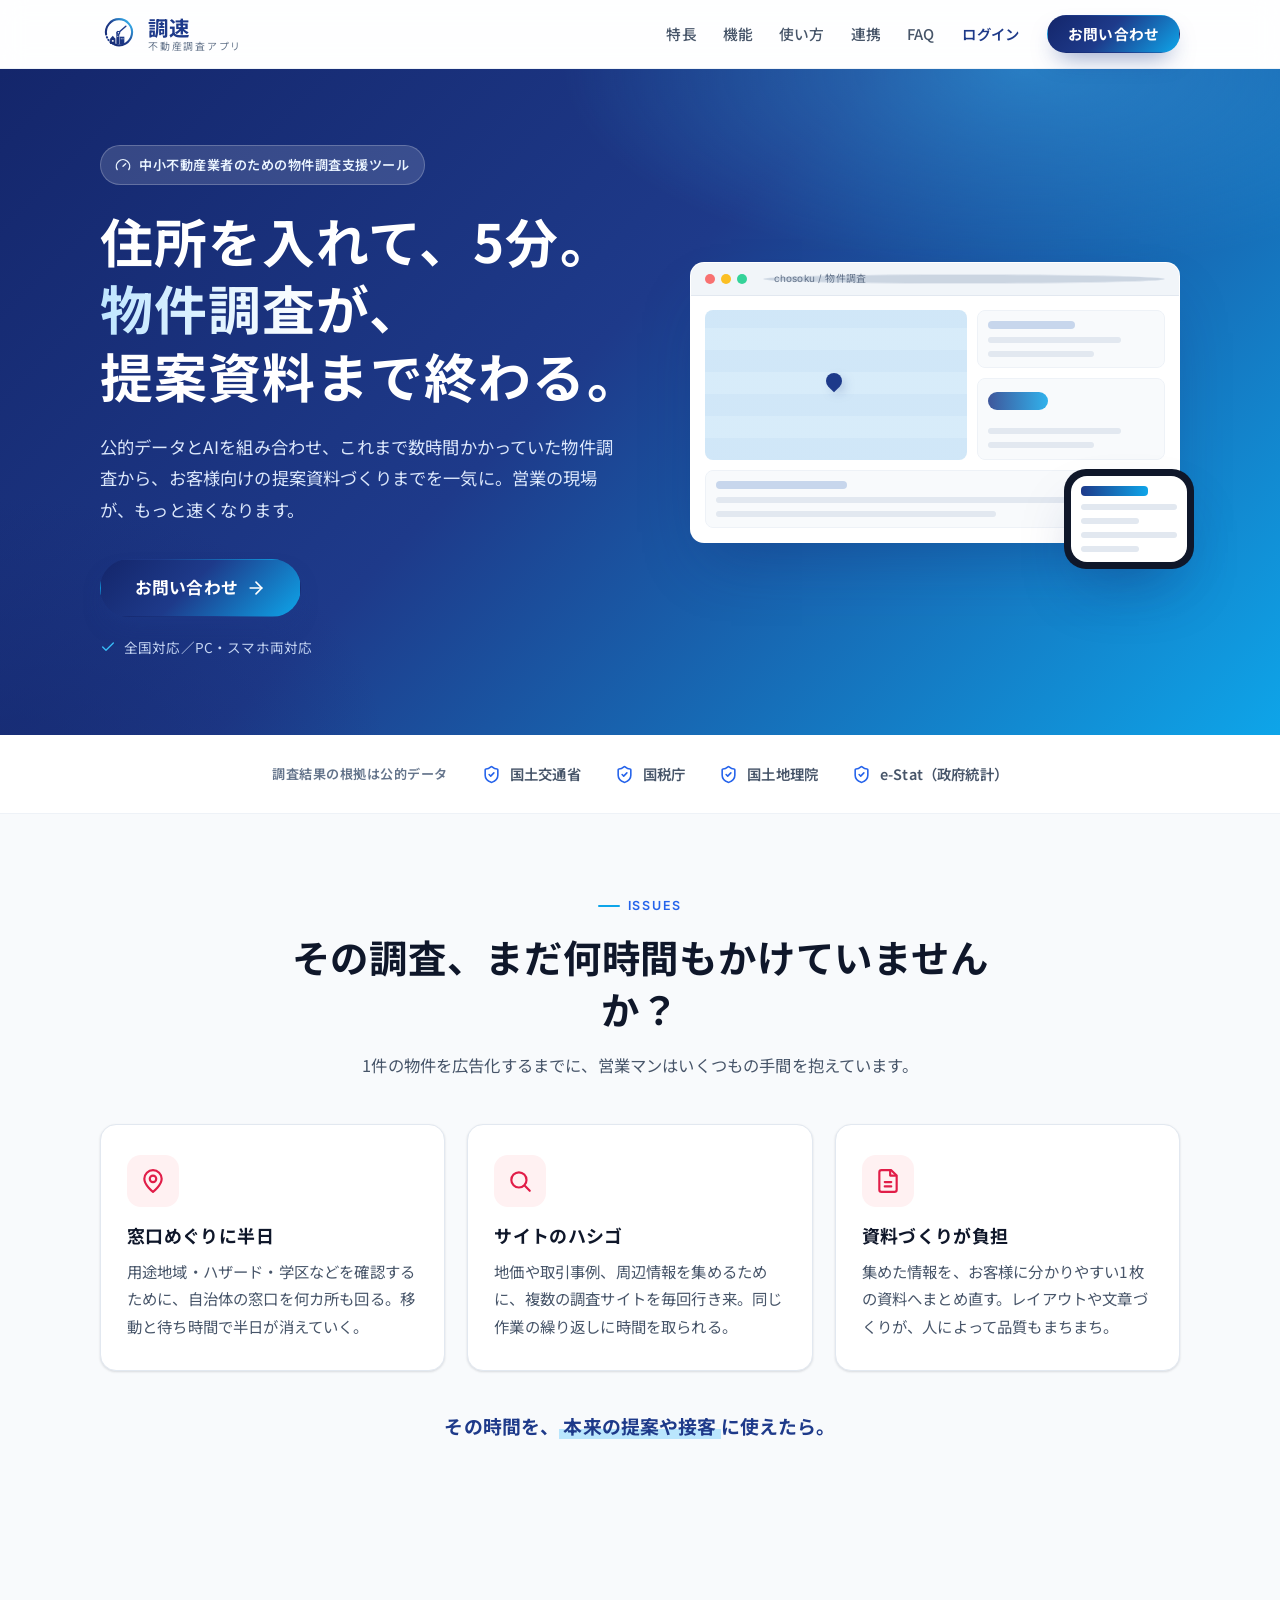
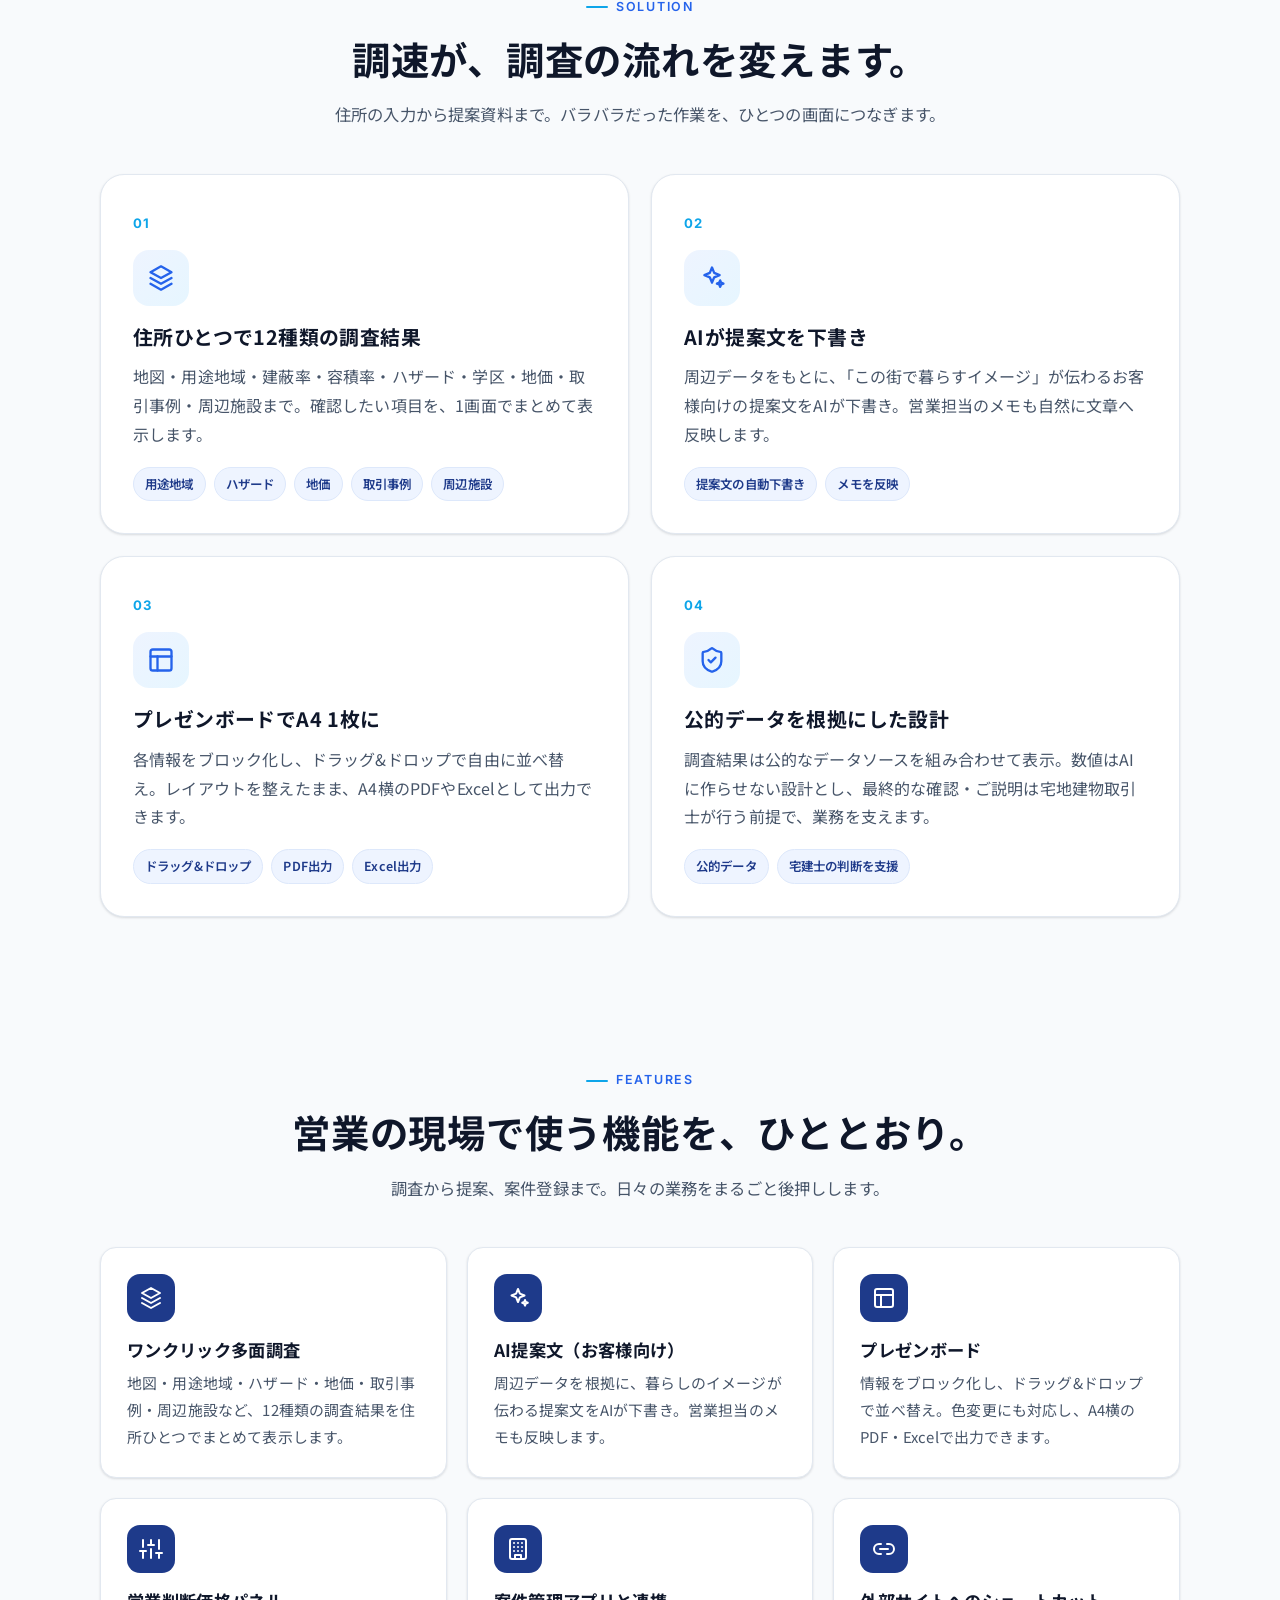
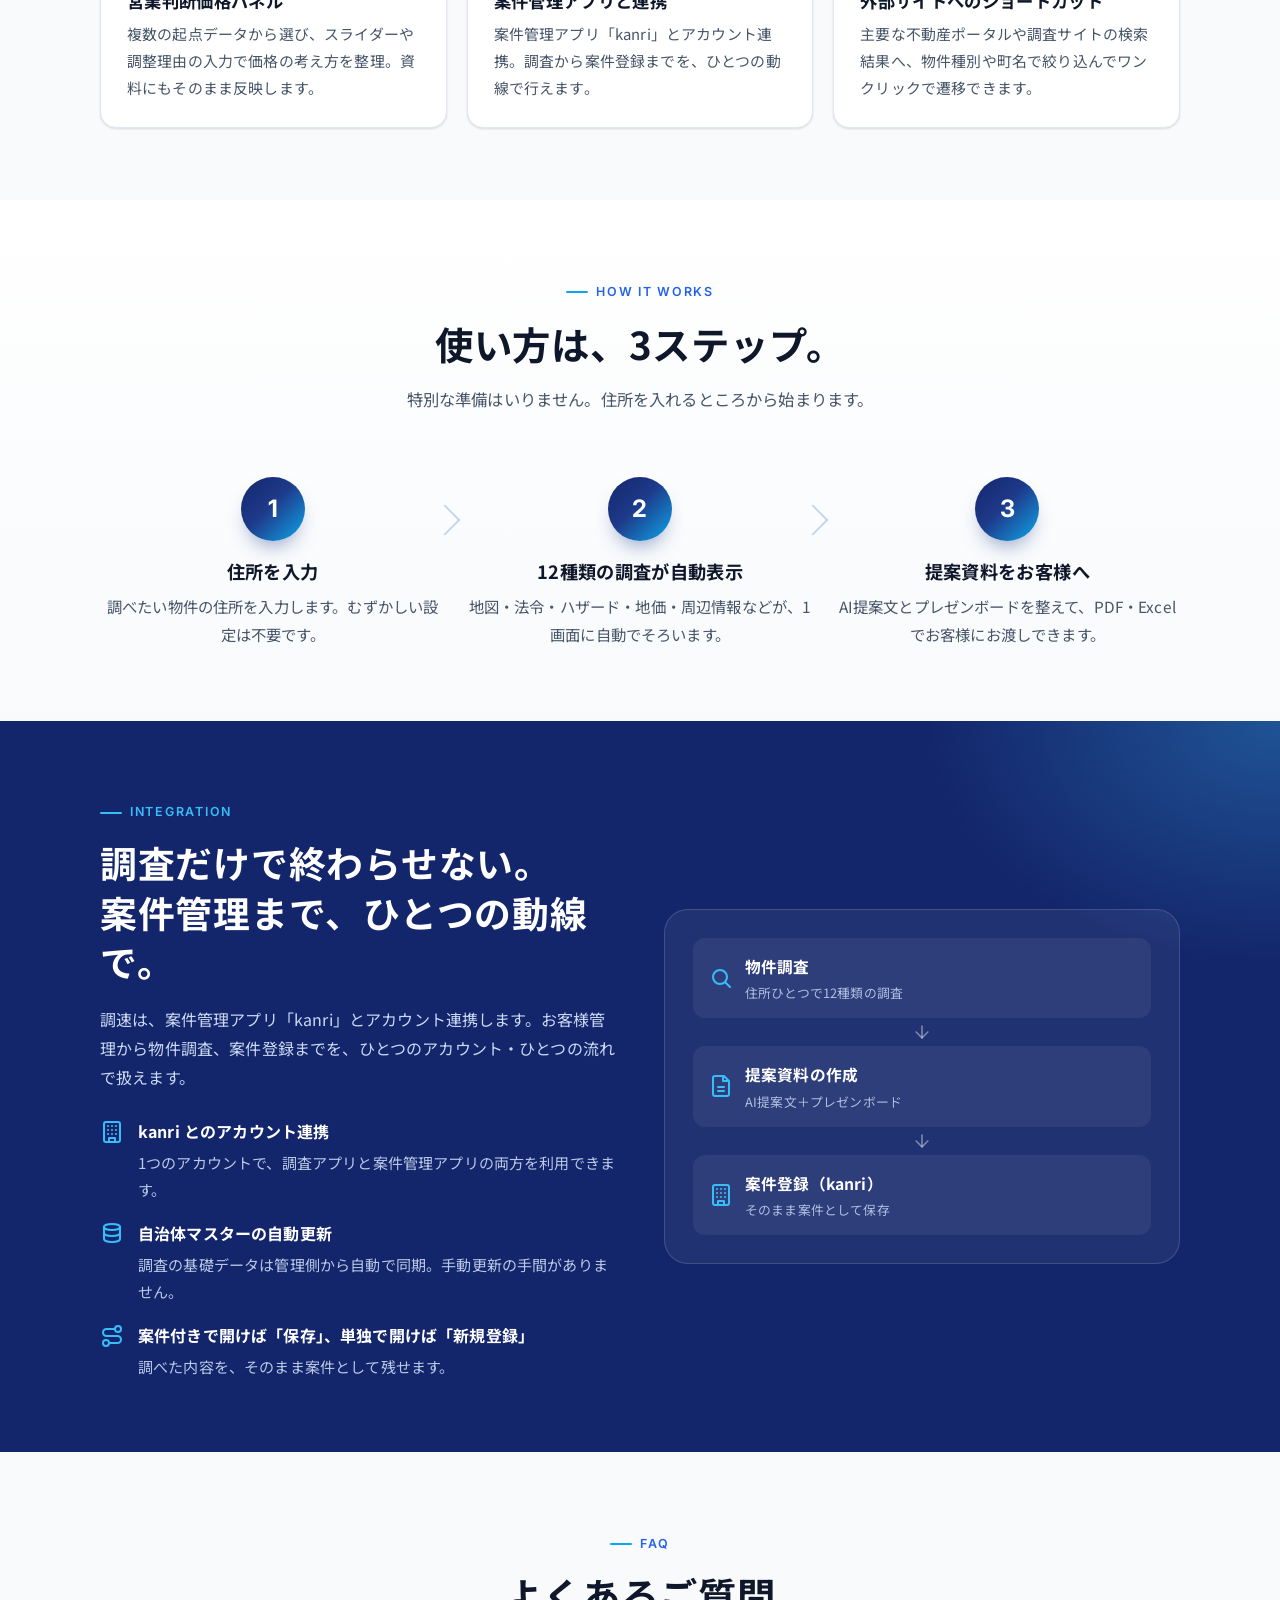
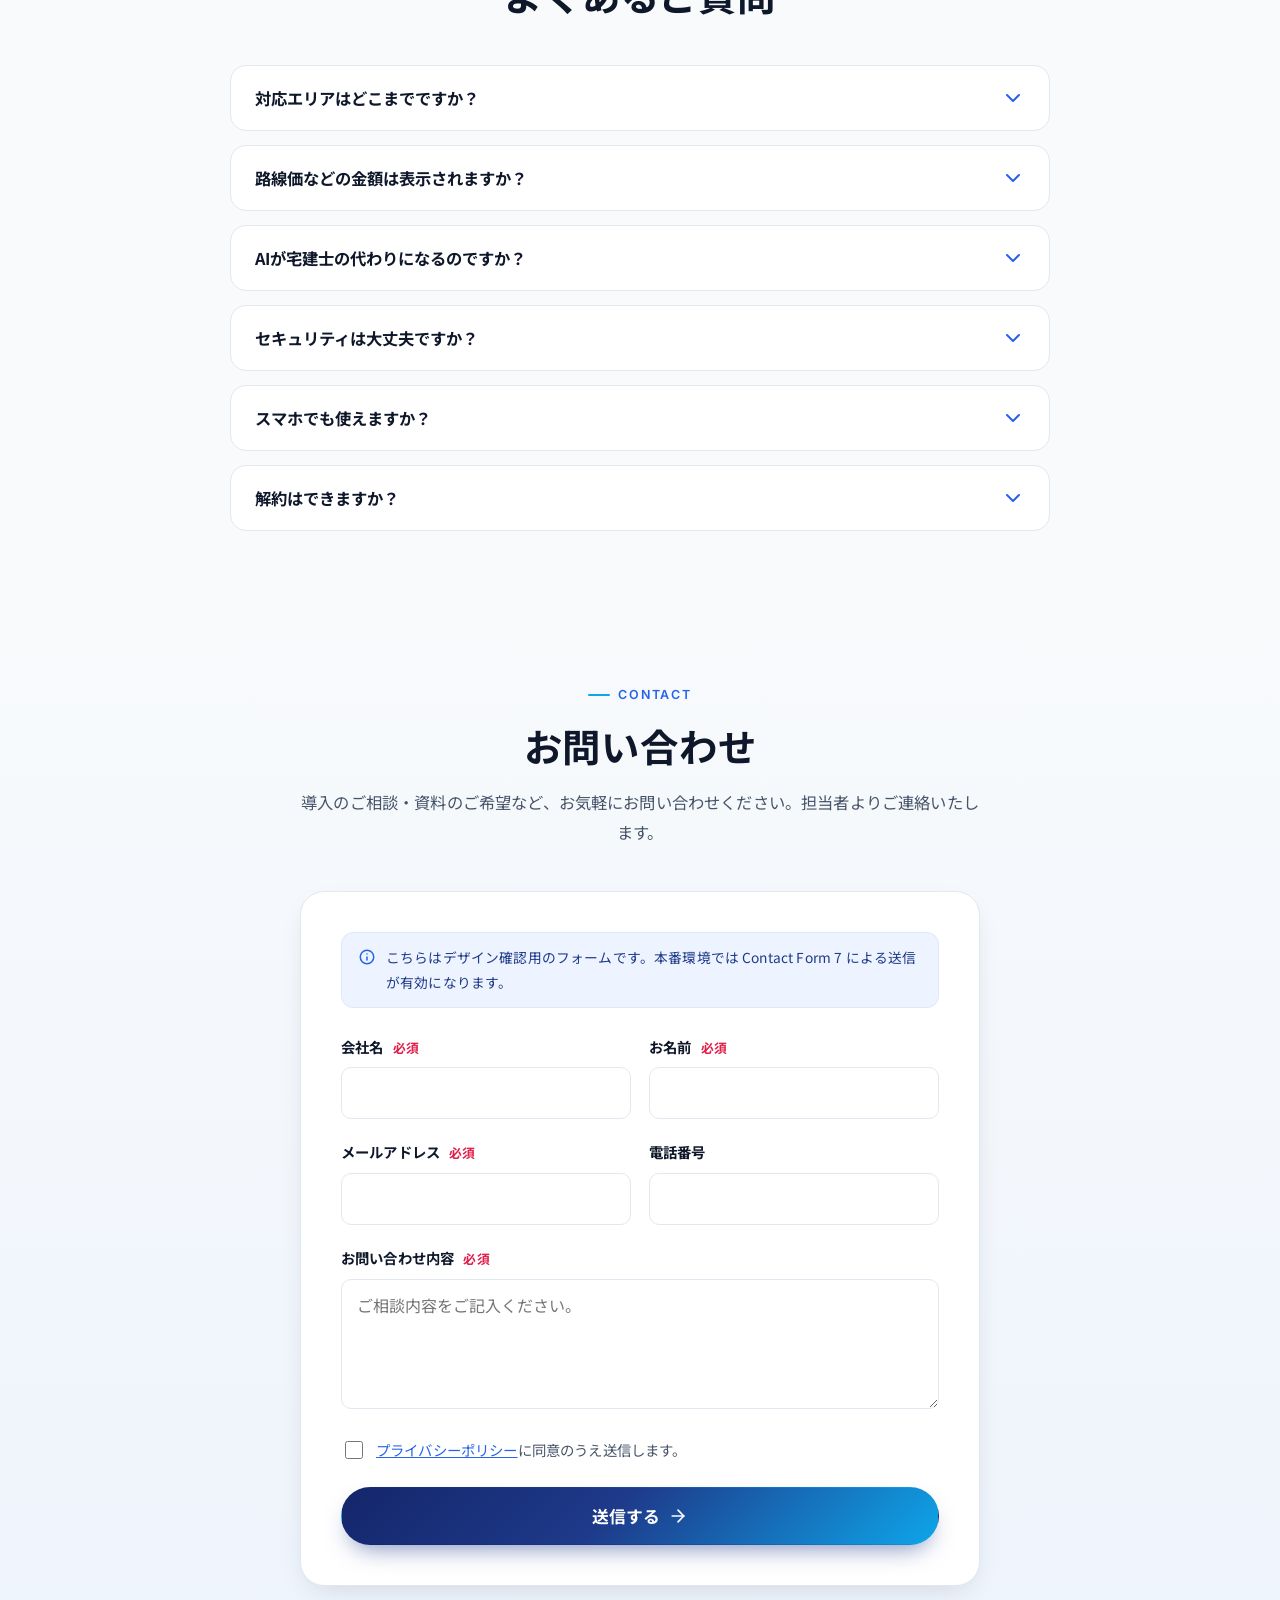
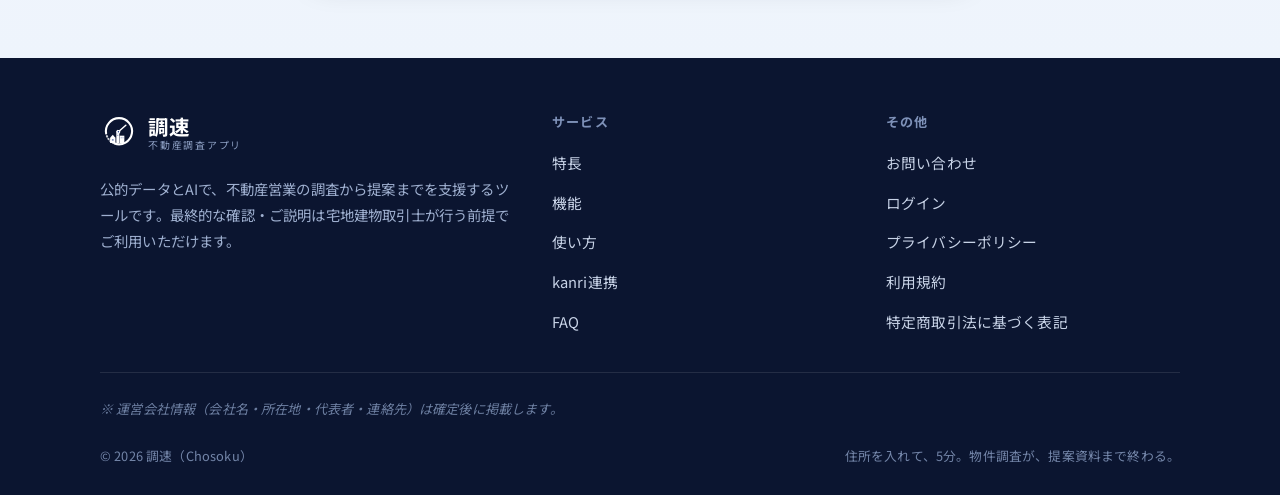
==== index.html @ ac470bd3 "調速LP（静的HTML版）初期構築と確定仕様の追加 - ブランドロゴ（濃紺→スカイブルー）を再現したSVGと、その配色を   基調にしたデザインシステムでLP全体を構築 - 9セクション構成（ヒーロー" ====
<!DOCTYPE html>
<html lang="ja">
<head>
  <meta charset="UTF-8" />
  <meta name="viewport" content="width=device-width, initial-scale=1.0" />
  <title>調速（チョーソク）｜住所を入れて、5分。物件調査が、提案資料まで終わる。</title>
  <meta name="description" content="中小不動産業者のための物件調査支援ツール「調速（チョーソク）」。住所ひとつで12種類の調査結果を表示し、AIが提案文を下書き、A4のプレゼンボードまで一気に。公的データを根拠にした設計で、営業の調査時間を大きく圧縮します。" />

  <!-- Open Graph / Twitter -->
  <meta property="og:type" content="website" />
  <meta property="og:title" content="調速（チョーソク）｜物件調査が、提案資料まで終わる。" />
  <meta property="og:description" content="住所ひとつで12種類の調査結果。AIが提案文を下書きし、A4のプレゼンボードまで自動で。中小不動産業者のための物件調査支援ツール。" />
  <meta property="og:image" content="assets/img/ogp.png" />
  <meta name="twitter:card" content="summary_large_image" />

  <link rel="icon" type="image/svg+xml" href="assets/img/favicon.svg" />

  <!-- Fonts -->
  <link rel="preconnect" href="https://fonts.googleapis.com" />
  <link rel="preconnect" href="https://fonts.gstatic.com" crossorigin />
  <link href="https://fonts.googleapis.com/css2?family=Inter:wght@400;500;600;700&family=Noto+Sans+JP:wght@400;500;700&display=swap" rel="stylesheet" />

  <link rel="stylesheet" href="assets/css/style.css" />

  <!-- =====================================================================
       Google Analytics 4
       本番では下記コメントを解除し、G-XXXXXXXXXX を実測定IDに差し替える。
       ====================================================================
  <script async src="https://www.googletagmanager.com/gtag/js?id=G-XXXXXXXXXX"></script>
  <script>
    window.dataLayer = window.dataLayer || [];
    function gtag(){dataLayer.push(arguments);}
    gtag('js', new Date());
    gtag('config', 'G-XXXXXXXXXX');
  </script>
  -->
</head>
<body>

  <!-- ============ Inline icon sprite (Lucide-style) ============ -->
  <svg width="0" height="0" style="position:absolute" aria-hidden="true">
    <defs>
      <symbol id="i-gauge" viewBox="0 0 24 24"><path d="m12 14 4-4"/><path d="M3.34 19a10 10 0 1 1 17.32 0"/></symbol>
      <symbol id="i-clock" viewBox="0 0 24 24"><circle cx="12" cy="12" r="9"/><path d="M12 7v5l3 2"/></symbol>
      <symbol id="i-mappin" viewBox="0 0 24 24"><path d="M20 10c0 6-8 12-8 12s-8-6-8-12a8 8 0 0 1 16 0Z"/><circle cx="12" cy="10" r="3"/></symbol>
      <symbol id="i-layers" viewBox="0 0 24 24"><path d="m12 2 9 5-9 5-9-5 9-5Z"/><path d="m3 12 9 5 9-5"/><path d="m3 17 9 5 9-5"/></symbol>
      <symbol id="i-sparkles" viewBox="0 0 24 24"><path d="M12 3l1.9 4.6L18.5 9.5 13.9 11.4 12 16l-1.9-4.6L5.5 9.5l4.6-1.9L12 3Z"/><path d="M19 14l.8 2 2 .8-2 .8-.8 2-.8-2-2-.8 2-.8.8-2Z"/></symbol>
      <symbol id="i-layout" viewBox="0 0 24 24"><rect x="3" y="3" width="18" height="18" rx="2"/><path d="M3 9h18"/><path d="M9 21V9"/></symbol>
      <symbol id="i-shieldcheck" viewBox="0 0 24 24"><path d="M20 13c0 5-3.5 7.5-7.66 8.95a1 1 0 0 1-.67-.01C7.5 20.5 4 18 4 13V6a1 1 0 0 1 1-1c2 0 4.5-1.2 6.24-2.72a1.17 1.17 0 0 1 1.52 0C14.51 3.81 17 5 19 5a1 1 0 0 1 1 1Z"/><path d="m9 12 2 2 4-4"/></symbol>
      <symbol id="i-sliders" viewBox="0 0 24 24"><path d="M4 21v-7"/><path d="M4 10V3"/><path d="M12 21v-9"/><path d="M12 8V3"/><path d="M20 21v-5"/><path d="M20 12V3"/><path d="M1 14h6"/><path d="M9 8h6"/><path d="M17 16h6"/></symbol>
      <symbol id="i-link" viewBox="0 0 24 24"><path d="M9 17H7A5 5 0 0 1 7 7h2"/><path d="M15 7h2a5 5 0 0 1 0 10h-2"/><path d="M8 12h8"/></symbol>
      <symbol id="i-building" viewBox="0 0 24 24"><rect x="4" y="2" width="16" height="20" rx="2"/><path d="M9 22v-4h6v4"/><path d="M8 6h.01M12 6h.01M16 6h.01M8 10h.01M12 10h.01M16 10h.01M8 14h.01M12 14h.01M16 14h.01"/></symbol>
      <symbol id="i-refresh" viewBox="0 0 24 24"><path d="M21 12a9 9 0 0 0-15-6.7L3 8"/><path d="M3 3v5h5"/><path d="M3 12a9 9 0 0 0 15 6.7l3-2.7"/><path d="M21 21v-5h-5"/></symbol>
      <symbol id="i-search" viewBox="0 0 24 24"><circle cx="11" cy="11" r="7"/><path d="m21 21-4.3-4.3"/></symbol>
      <symbol id="i-filetext" viewBox="0 0 24 24"><path d="M15 2H6a2 2 0 0 0-2 2v16a2 2 0 0 0 2 2h12a2 2 0 0 0 2-2V7Z"/><path d="M14 2v5h5"/><path d="M9 13h6M9 17h6"/></symbol>
      <symbol id="i-printer" viewBox="0 0 24 24"><path d="M6 9V3h12v6"/><path d="M6 18H4a2 2 0 0 1-2-2v-4a2 2 0 0 1 2-2h16a2 2 0 0 1 2 2v4a2 2 0 0 1-2 2h-2"/><rect x="6" y="14" width="12" height="7"/></symbol>
      <symbol id="i-smartphone" viewBox="0 0 24 24"><rect x="6" y="2" width="12" height="20" rx="2"/><path d="M11 18h2"/></symbol>
      <symbol id="i-map" viewBox="0 0 24 24"><path d="M9 5 3 7v14l6-2 6 2 6-2V5l-6 2-6-2Z"/><path d="M9 5v14M15 7v14"/></symbol>
      <symbol id="i-check" viewBox="0 0 24 24"><path d="M20 6 9 17l-5-5"/></symbol>
      <symbol id="i-chevron" viewBox="0 0 24 24"><path d="m6 9 6 6 6-6"/></symbol>
      <symbol id="i-arrow" viewBox="0 0 24 24"><path d="M5 12h14"/><path d="m12 5 7 7-7 7"/></symbol>
      <symbol id="i-arrowdown" viewBox="0 0 24 24"><path d="M12 5v14"/><path d="m19 12-7 7-7-7"/></symbol>
      <symbol id="i-menu" viewBox="0 0 24 24"><path d="M4 6h16M4 12h16M4 18h16"/></symbol>
      <symbol id="i-x" viewBox="0 0 24 24"><path d="M18 6 6 18M6 6l12 12"/></symbol>
      <symbol id="i-route" viewBox="0 0 24 24"><circle cx="6" cy="19" r="3"/><path d="M9 19h8.5a3.5 3.5 0 0 0 0-7h-11a3.5 3.5 0 0 1 0-7H15"/><circle cx="18" cy="5" r="3"/></symbol>
      <symbol id="i-info" viewBox="0 0 24 24"><circle cx="12" cy="12" r="9"/><path d="M12 16v-4M12 8h.01"/></symbol>
      <symbol id="i-database" viewBox="0 0 24 24"><ellipse cx="12" cy="5" rx="8" ry="3"/><path d="M4 5v6c0 1.66 3.58 3 8 3s8-1.34 8-3V5"/><path d="M4 11v6c0 1.66 3.58 3 8 3s8-1.34 8-3v-6"/></symbol>
    </defs>
  </svg>

  <!-- ============ Header ============ -->
  <header class="site-header">
    <div class="container site-header__inner">
      <a href="#top" class="logo" aria-label="調速 ホーム">
        <img src="assets/img/logo-mark.svg" alt="調速 ロゴ" />
        <span class="logo__text">
          <span class="logo__name">調速</span>
          <span class="logo__sub">不動産調査アプリ</span>
        </span>
      </a>

      <nav class="nav" aria-label="メインナビゲーション">
        <div class="nav__links">
          <a href="#solution">特長</a>
          <a href="#features">機能</a>
          <a href="#steps">使い方</a>
          <a href="#integration">連携</a>
          <a href="#faq">FAQ</a>
        </div>
        <a class="nav__login" href="https://real-estate-research-app.vercel.app/" target="_blank" rel="noopener">ログイン</a>
        <div class="nav__cta">
          <a href="#contact" class="btn btn-primary">お問い合わせ</a>
        </div>
      </nav>

      <button class="nav-toggle" id="navToggle" aria-label="メニューを開閉" aria-expanded="false">
        <svg class="icon icon-open"><use href="#i-menu"/></svg>
        <svg class="icon icon-close"><use href="#i-x"/></svg>
      </button>
    </div>
  </header>

  <main id="top">

    <!-- ============ Hero ============ -->
    <section class="hero">
      <div class="container hero__inner">
        <div class="hero__copy">
          <span class="hero__badge"><svg class="icon"><use href="#i-gauge"/></svg> 中小不動産業者のための物件調査支援ツール</span>
          <h1>住所を入れて、5分。<br /><span class="accent">物件調査</span>が、<br class="sp-br" />提案資料まで終わる。</h1>
          <p class="hero__lead">公的データとAIを組み合わせ、これまで数時間かかっていた物件調査から、お客様向けの提案資料づくりまでを一気に。営業の現場が、もっと速くなります。</p>
          <div class="hero__actions">
            <a href="#contact" class="btn btn-primary btn-lg">お問い合わせ <svg class="icon"><use href="#i-arrow"/></svg></a>
          </div>
          <p class="hero__note"><svg class="icon"><use href="#i-check"/></svg> 全国対応／PC・スマホ両対応</p>
        </div>

        <!-- product mockup (placeholder visual) -->
        <div class="mockup reveal">
          <div class="mockup__browser">
            <div class="mockup__bar">
              <span></span><span></span><span></span>
              <span class="mockup__addr"><small>chosoku / 物件調査</small></span>
            </div>
            <div class="mockup__body">
              <div class="mock-grid">
                <div class="mock-map"></div>
                <div class="mock-card"><b></b><i></i><i></i></div>
                <div class="mock-card"><span class="mock-chip"></span><i style="margin-top:10px"></i><i></i></div>
                <div class="mock-card" style="grid-column:1 / -1"><b style="width:30%"></b><i></i><i></i></div>
              </div>
            </div>
          </div>
          <div class="mockup__phone" aria-hidden="true">
            <div class="scr">
              <div class="ph-bar"></div>
              <div class="ph-line"></div>
              <div class="ph-line s"></div>
              <div class="ph-line"></div>
              <div class="ph-line s"></div>
            </div>
          </div>
        </div>
      </div>
    </section>

    <!-- ============ Trust strip ============ -->
    <div class="trust">
      <div class="container trust__inner">
        <span class="trust__label">調査結果の根拠は公的データ</span>
        <span class="trust__item"><svg class="icon"><use href="#i-shieldcheck"/></svg> 国土交通省</span>
        <span class="trust__item"><svg class="icon"><use href="#i-shieldcheck"/></svg> 国税庁</span>
        <span class="trust__item"><svg class="icon"><use href="#i-shieldcheck"/></svg> 国土地理院</span>
        <span class="trust__item"><svg class="icon"><use href="#i-shieldcheck"/></svg> e-Stat（政府統計）</span>
      </div>
    </div>

    <!-- ============ Problem ============ -->
    <section class="section problem">
      <div class="container">
        <div class="section-head reveal">
          <span class="eyebrow">Issues</span>
          <h2>その調査、まだ何時間もかけていませんか？</h2>
          <p>1件の物件を広告化するまでに、営業マンはいくつもの手間を抱えています。</p>
        </div>
        <div class="problem-grid">
          <div class="problem-card reveal">
            <div class="problem-card__icon"><svg class="icon"><use href="#i-mappin"/></svg></div>
            <h3>窓口めぐりに半日</h3>
            <p>用途地域・ハザード・学区などを確認するために、自治体の窓口を何カ所も回る。移動と待ち時間で半日が消えていく。</p>
          </div>
          <div class="problem-card reveal">
            <div class="problem-card__icon"><svg class="icon"><use href="#i-search"/></svg></div>
            <h3>サイトのハシゴ</h3>
            <p>地価や取引事例、周辺情報を集めるために、複数の調査サイトを毎回行き来。同じ作業の繰り返しに時間を取られる。</p>
          </div>
          <div class="problem-card reveal">
            <div class="problem-card__icon"><svg class="icon"><use href="#i-filetext"/></svg></div>
            <h3>資料づくりが負担</h3>
            <p>集めた情報を、お客様に分かりやすい1枚の資料へまとめ直す。レイアウトや文章づくりが、人によって品質もまちまち。</p>
          </div>
        </div>
        <p class="problem__foot reveal">その時間を、<span>本来の提案や接客</span>に使えたら。</p>
      </div>
    </section>

    <!-- ============ Solution ============ -->
    <section class="section" id="solution">
      <div class="container">
        <div class="section-head reveal">
          <span class="eyebrow">Solution</span>
          <h2>調速が、調査の流れを変えます。</h2>
          <p>住所の入力から提案資料まで。バラバラだった作業を、ひとつの画面につなぎます。</p>
        </div>
        <div class="solution-grid">
          <div class="solution-card reveal">
            <span class="solution-card__num">01</span>
            <div class="solution-card__icon"><svg class="icon"><use href="#i-layers"/></svg></div>
            <h3>住所ひとつで12種類の調査結果</h3>
            <p>地図・用途地域・建蔽率・容積率・ハザード・学区・地価・取引事例・周辺施設まで。確認したい項目を、1画面でまとめて表示します。</p>
            <div class="solution-card__tags">
              <span class="tag">用途地域</span><span class="tag">ハザード</span><span class="tag">地価</span><span class="tag">取引事例</span><span class="tag">周辺施設</span>
            </div>
          </div>
          <div class="solution-card reveal">
            <span class="solution-card__num">02</span>
            <div class="solution-card__icon"><svg class="icon"><use href="#i-sparkles"/></svg></div>
            <h3>AIが提案文を下書き</h3>
            <p>周辺データをもとに、「この街で暮らすイメージ」が伝わるお客様向けの提案文をAIが下書き。営業担当のメモも自然に文章へ反映します。</p>
            <div class="solution-card__tags">
              <span class="tag">提案文の自動下書き</span><span class="tag">メモを反映</span>
            </div>
          </div>
          <div class="solution-card reveal">
            <span class="solution-card__num">03</span>
            <div class="solution-card__icon"><svg class="icon"><use href="#i-layout"/></svg></div>
            <h3>プレゼンボードでA4 1枚に</h3>
            <p>各情報をブロック化し、ドラッグ&ドロップで自由に並べ替え。レイアウトを整えたまま、A4横のPDFやExcelとして出力できます。</p>
            <div class="solution-card__tags">
              <span class="tag">ドラッグ&ドロップ</span><span class="tag">PDF出力</span><span class="tag">Excel出力</span>
            </div>
          </div>
          <div class="solution-card reveal">
            <span class="solution-card__num">04</span>
            <div class="solution-card__icon"><svg class="icon"><use href="#i-shieldcheck"/></svg></div>
            <h3>公的データを根拠にした設計</h3>
            <p>調査結果は公的なデータソースを組み合わせて表示。数値はAIに作らせない設計とし、最終的な確認・ご説明は宅地建物取引士が行う前提で、業務を支えます。</p>
            <div class="solution-card__tags">
              <span class="tag">公的データ</span><span class="tag">宅建士の判断を支援</span>
            </div>
          </div>
        </div>
      </div>
    </section>

    <!-- ============ Features ============ -->
    <section class="section features" id="features">
      <div class="container">
        <div class="section-head reveal">
          <span class="eyebrow">Features</span>
          <h2>営業の現場で使う機能を、ひととおり。</h2>
          <p>調査から提案、案件登録まで。日々の業務をまるごと後押しします。</p>
        </div>
        <div class="feature-grid">
          <div class="feature reveal">
            <div class="feature__icon"><svg class="icon"><use href="#i-layers"/></svg></div>
            <h3>ワンクリック多面調査</h3>
            <p>地図・用途地域・ハザード・地価・取引事例・周辺施設など、12種類の調査結果を住所ひとつでまとめて表示します。</p>
          </div>
          <div class="feature reveal">
            <div class="feature__icon"><svg class="icon"><use href="#i-sparkles"/></svg></div>
            <h3>AI提案文（お客様向け）</h3>
            <p>周辺データを根拠に、暮らしのイメージが伝わる提案文をAIが下書き。営業担当のメモも反映します。</p>
          </div>
          <div class="feature reveal">
            <div class="feature__icon"><svg class="icon"><use href="#i-layout"/></svg></div>
            <h3>プレゼンボード</h3>
            <p>情報をブロック化し、ドラッグ&ドロップで並べ替え。色変更にも対応し、A4横のPDF・Excelで出力できます。</p>
          </div>
          <div class="feature reveal">
            <div class="feature__icon"><svg class="icon"><use href="#i-sliders"/></svg></div>
            <h3>営業判断価格パネル</h3>
            <p>複数の起点データから選び、スライダーや調整理由の入力で価格の考え方を整理。資料にもそのまま反映します。</p>
          </div>
          <div class="feature reveal">
            <div class="feature__icon"><svg class="icon"><use href="#i-building"/></svg></div>
            <h3>案件管理アプリと連携</h3>
            <p>案件管理アプリ「kanri」とアカウント連携。調査から案件登録までを、ひとつの動線で行えます。</p>
          </div>
          <div class="feature reveal">
            <div class="feature__icon"><svg class="icon"><use href="#i-link"/></svg></div>
            <h3>外部サイトへのショートカット</h3>
            <p>主要な不動産ポータルや調査サイトの検索結果へ、物件種別や町名で絞り込んでワンクリックで遷移できます。</p>
          </div>
        </div>
      </div>
    </section>

    <!-- ============ Steps ============ -->
    <section class="section steps" id="steps">
      <div class="container">
        <div class="section-head reveal">
          <span class="eyebrow">How it works</span>
          <h2>使い方は、3ステップ。</h2>
          <p>特別な準備はいりません。住所を入れるところから始まります。</p>
        </div>
        <div class="steps-grid">
          <div class="step reveal">
            <div class="step__num">1</div>
            <h3>住所を入力</h3>
            <p>調べたい物件の住所を入力します。むずかしい設定は不要です。</p>
          </div>
          <div class="step reveal">
            <div class="step__num">2</div>
            <h3>12種類の調査が自動表示</h3>
            <p>地図・法令・ハザード・地価・周辺情報などが、1画面に自動でそろいます。</p>
          </div>
          <div class="step reveal">
            <div class="step__num">3</div>
            <h3>提案資料をお客様へ</h3>
            <p>AI提案文とプレゼンボードを整えて、PDF・Excelでお客様にお渡しできます。</p>
          </div>
        </div>
      </div>
    </section>

    <!-- ============ Integration (kanri) ============ -->
    <section class="section integration" id="integration">
      <div class="container integration__inner">
        <div class="reveal">
          <span class="eyebrow">Integration</span>
          <h2>調査だけで終わらせない。<br />案件管理まで、ひとつの動線で。</h2>
          <p class="lead">調速は、案件管理アプリ「kanri」とアカウント連携します。お客様管理から物件調査、案件登録までを、ひとつのアカウント・ひとつの流れで扱えます。</p>
          <ul class="integration__list">
            <li>
              <svg class="icon"><use href="#i-building"/></svg>
              <div><b>kanri とのアカウント連携</b><span>1つのアカウントで、調査アプリと案件管理アプリの両方を利用できます。</span></div>
            </li>
            <li>
              <svg class="icon"><use href="#i-database"/></svg>
              <div><b>自治体マスターの自動更新</b><span>調査の基礎データは管理側から自動で同期。手動更新の手間がありません。</span></div>
            </li>
            <li>
              <svg class="icon"><use href="#i-route"/></svg>
              <div><b>案件付きで開けば「保存」、単独で開けば「新規登録」</b><span>調べた内容を、そのまま案件として残せます。</span></div>
            </li>
          </ul>
        </div>
        <div class="flow reveal">
          <div class="flow__row"><svg class="icon"><use href="#i-search"/></svg><div><b>物件調査</b><small>住所ひとつで12種類の調査</small></div></div>
          <div class="flow__arrow"><svg class="icon"><use href="#i-arrowdown"/></svg></div>
          <div class="flow__row"><svg class="icon"><use href="#i-filetext"/></svg><div><b>提案資料の作成</b><small>AI提案文＋プレゼンボード</small></div></div>
          <div class="flow__arrow"><svg class="icon"><use href="#i-arrowdown"/></svg></div>
          <div class="flow__row"><svg class="icon"><use href="#i-building"/></svg><div><b>案件登録（kanri）</b><small>そのまま案件として保存</small></div></div>
        </div>
      </div>
    </section>

    <!-- ============ FAQ ============ -->
    <section class="section faq" id="faq">
      <div class="container">
        <div class="section-head reveal">
          <span class="eyebrow">FAQ</span>
          <h2>よくあるご質問</h2>
        </div>
        <div class="faq-list">
          <div class="faq-item reveal">
            <button class="faq-item__q" type="button">対応エリアはどこまでですか？ <svg class="icon"><use href="#i-chevron"/></svg></button>
            <div class="faq-item__a"><p>全国に対応しています。用途地域・ハザード・地価・取引事例などは全国でご確認いただけます。自治体の窓口リンク集は順次拡充しています。</p></div>
          </div>
          <div class="faq-item reveal">
            <button class="faq-item__q" type="button">路線価などの金額は表示されますか？ <svg class="icon"><use href="#i-chevron"/></svg></button>
            <div class="faq-item__a"><p>路線価・公示地価・取引価格などの具体的な金額数値は、アプリ内では表示しません。一次情報源（国税庁など）へのリンクでご案内し、正確な数値はそちらでご確認いただく設計です。</p></div>
          </div>
          <div class="faq-item reveal">
            <button class="faq-item__q" type="button">AIが宅建士の代わりになるのですか？ <svg class="icon"><use href="#i-chevron"/></svg></button>
            <div class="faq-item__a"><p>いいえ。AIはあくまで調査と資料作成を補助するものです。重要事項の確認やお客様へのご説明など、最終的な判断は宅地建物取引士が行う前提でご利用いただきます。</p></div>
          </div>
          <div class="faq-item reveal">
            <button class="faq-item__q" type="button">セキュリティは大丈夫ですか？ <svg class="icon"><use href="#i-chevron"/></svg></button>
            <div class="faq-item__a"><p>通信は暗号化され、認証基盤（Supabase Auth）で保護されます。物件住所はサーバー側で安全に処理します。</p></div>
          </div>
          <div class="faq-item reveal">
            <button class="faq-item__q" type="button">スマホでも使えますか？ <svg class="icon"><use href="#i-chevron"/></svg></button>
            <div class="faq-item__a"><p>はい。スマホでも快適に閲覧・操作できるよう設計しています。外出先での確認にもご利用いただけます。</p></div>
          </div>
          <div class="faq-item reveal">
            <button class="faq-item__q" type="button">解約はできますか？ <svg class="icon"><use href="#i-chevron"/></svg></button>
            <!-- TODO: 解約に関する確定文をクライアントから受領後に差し替え -->
            <div class="faq-item__a"><p>解約のお手続きについては、お問い合わせ窓口より承ります。詳細は別途ご案内いたします。</p></div>
          </div>
        </div>
      </div>
    </section>

    <!-- ============ Contact ============ -->
    <section class="section contact" id="contact">
      <div class="container contact__inner">
        <div class="section-head reveal">
          <span class="eyebrow">Contact</span>
          <h2>お問い合わせ</h2>
          <p>導入のご相談・資料のご希望など、お気軽にお問い合わせください。担当者よりご連絡いたします。</p>
        </div>

        <div class="contact__card reveal">
          <div class="contact__note">
            <svg class="icon"><use href="#i-info"/></svg>
            <span>こちらはデザイン確認用のフォームです。本番環境では Contact Form 7 による送信が有効になります。</span>
          </div>

          <!-- CF7: 本番ではこの <form> を [contact-form-7 id="xxx"] ショートコードに置き換える -->
          <form id="contactForm" novalidate>
            <div class="field-row">
              <div class="field">
                <label for="company">会社名 <span class="req">必須</span></label>
                <input type="text" id="company" name="company" autocomplete="organization" required />
              </div>
              <div class="field">
                <label for="name">お名前 <span class="req">必須</span></label>
                <input type="text" id="name" name="name" autocomplete="name" required />
              </div>
            </div>
            <div class="field-row">
              <div class="field">
                <label for="email">メールアドレス <span class="req">必須</span></label>
                <input type="email" id="email" name="email" autocomplete="email" required />
              </div>
              <div class="field">
                <label for="tel">電話番号</label>
                <input type="tel" id="tel" name="tel" autocomplete="tel" />
              </div>
            </div>
            <div class="field">
              <label for="message">お問い合わせ内容 <span class="req">必須</span></label>
              <textarea id="message" name="message" placeholder="ご相談内容をご記入ください。" required></textarea>
            </div>
            <label class="consent">
              <input type="checkbox" id="agree" name="agree" required />
              <span><a href="#" >プライバシーポリシー</a>に同意のうえ送信します。</span>
            </label>
            <button type="submit" class="btn btn-primary btn-lg btn-block">送信する <svg class="icon"><use href="#i-arrow"/></svg></button>
            <p class="form-msg" id="formMsg"><svg class="icon" style="width:18px;height:18px;vertical-align:-3px"><use href="#i-check"/></svg> 送信内容を確認しました（デモ表示）。本番環境では実際にメールが送信されます。</p>
          </form>
        </div>
      </div>
    </section>
  </main>

  <!-- ============ Footer ============ -->
  <footer class="site-footer">
    <div class="container">
      <div class="footer-grid">
        <div class="footer-brand">
          <span class="logo">
            <img src="assets/img/logo-mark-white.svg" alt="調速 ロゴ" style="width:38px;height:38px" />
            <span class="logo__text">
              <span class="logo__name">調速</span>
              <span class="logo__sub">不動産調査アプリ</span>
            </span>
          </span>
          <p>公的データとAIで、不動産営業の調査から提案までを支援するツールです。最終的な確認・ご説明は宅地建物取引士が行う前提でご利用いただけます。</p>
        </div>
        <div class="footer-col">
          <h4>サービス</h4>
          <ul>
            <li><a href="#solution">特長</a></li>
            <li><a href="#features">機能</a></li>
            <li><a href="#steps">使い方</a></li>
            <li><a href="#integration">kanri連携</a></li>
            <li><a href="#faq">FAQ</a></li>
          </ul>
        </div>
        <div class="footer-col">
          <h4>その他</h4>
          <ul>
            <li><a href="#contact">お問い合わせ</a></li>
            <li><a href="https://real-estate-research-app.vercel.app/" target="_blank" rel="noopener">ログイン</a></li>
            <li><a href="#">プライバシーポリシー</a></li>
            <li><a href="#">利用規約</a></li>
            <li><a href="#">特定商取引法に基づく表記</a></li>
          </ul>
        </div>
      </div>

      <!-- TODO: 運営会社情報（特商法表記）をクライアントから受領後に差し替え -->
      <div class="footer-company">
        <span class="placeholder">※ 運営会社情報（会社名・所在地・代表者・連絡先）は確定後に掲載します。</span>
      </div>
      <div class="footer-bottom">
        <span>&copy; <span id="year">2026</span> 調速（Chosoku）</span>
        <span>住所を入れて、5分。物件調査が、提案資料まで終わる。</span>
      </div>
    </div>
  </footer>

  <script src="assets/js/main.js"></script>
</body>
</html>
---- assets/css/style.css ----
/* =====================================================================
   調速（チョーソク）LP  —  Stylesheet
   静的HTML版（FSE WordPress テーマへ流用するソース）
   配色はブランドロゴ（濃紺→スカイブルー）を基調に展開
   ===================================================================== */

/* ---- Design tokens ---- */
:root {
  /* brand palette (logo-derived) */
  --navy-deep: #14266B;
  --navy: #1E3A8A;
  --blue: #2563EB;
  --sky: #0EA5E9;
  --sky-light: #38BDF8;
  --accent: #10B981;       /* emerald (success) */
  --accent-dark: #059669;

  /* neutrals */
  --base: #F8FAFC;         /* slate-50 */
  --surface: #FFFFFF;
  --text: #0F172A;         /* slate-900 */
  --text-muted: #475569;   /* slate-600 */
  --text-soft: #64748B;    /* slate-500 */
  --border: #E2E8F0;       /* slate-200 */
  --border-soft: #EEF2F7;

  /* gradients */
  --grad-brand: linear-gradient(135deg, #14266B 0%, #1E3A8A 45%, #0EA5E9 100%);
  --grad-brand-soft: linear-gradient(135deg, #EEF4FF 0%, #E6F6FF 100%);

  /* shape & motion */
  --radius: 16px;
  --radius-sm: 10px;
  --radius-lg: 24px;
  --shadow-sm: 0 1px 2px rgba(15, 23, 42, .06), 0 1px 3px rgba(15, 23, 42, .08);
  --shadow: 0 10px 30px -12px rgba(15, 23, 42, .18);
  --shadow-lg: 0 30px 60px -20px rgba(20, 38, 107, .35);
  --container: 1120px;
  --ease: cubic-bezier(.16, 1, .3, 1);

  --font-jp: "Noto Sans JP", system-ui, -apple-system, "Hiragino Kaku Gothic ProN", "Yu Gothic", Meiryo, sans-serif;
  --font-en: "Inter", var(--font-jp);
}

/* ---- Reset / base ---- */
*, *::before, *::after { box-sizing: border-box; }
html { scroll-behavior: smooth; -webkit-text-size-adjust: 100%; }
body {
  margin: 0;
  font-family: var(--font-jp);
  font-weight: 400;
  color: var(--text);
  background: var(--base);
  line-height: 1.8;
  letter-spacing: .01em;
  -webkit-font-smoothing: antialiased;
  text-rendering: optimizeLegibility;
}
img, svg { max-width: 100%; display: block; }
a { color: inherit; text-decoration: none; }
button { font-family: inherit; cursor: pointer; }
h1, h2, h3, h4 { font-weight: 700; line-height: 1.35; letter-spacing: .02em; margin: 0; }
p { margin: 0; }
ul { margin: 0; padding: 0; list-style: none; }

/* ---- Layout helpers ---- */
.container { width: 100%; max-width: var(--container); margin-inline: auto; padding-inline: 20px; }
.section { padding-block: 72px; }
.section--tight { padding-block: 56px; }
.eyebrow {
  display: inline-flex; align-items: center; gap: 8px;
  font-family: var(--font-en);
  font-weight: 600; font-size: .78rem; letter-spacing: .14em; text-transform: uppercase;
  color: var(--blue);
}
.eyebrow::before { content: ""; width: 22px; height: 2px; background: var(--sky); border-radius: 2px; }
.section-head { max-width: 720px; margin-inline: auto; text-align: center; margin-bottom: 44px; }
.section-head h2 { font-size: clamp(1.6rem, 1.1rem + 2vw, 2.4rem); margin-top: 14px; }
.section-head p { margin-top: 16px; color: var(--text-muted); font-size: 1.02rem; }

.icon { width: 24px; height: 24px; stroke: currentColor; fill: none; stroke-width: 2; stroke-linecap: round; stroke-linejoin: round; flex: none; }

/* ---- Buttons ---- */
.btn {
  display: inline-flex; align-items: center; justify-content: center; gap: 8px;
  font-weight: 700; font-size: 1rem; line-height: 1;
  padding: 15px 26px; border-radius: 999px; border: 1px solid transparent;
  transition: transform .25s var(--ease), box-shadow .25s var(--ease), background .25s var(--ease);
  white-space: nowrap;
}
.btn .icon { width: 20px; height: 20px; }
.btn-primary { color: #fff; background: var(--grad-brand); box-shadow: 0 12px 24px -10px rgba(30, 58, 138, .6); }
.btn-primary:hover { transform: translateY(-2px); box-shadow: 0 18px 32px -10px rgba(30, 58, 138, .65); }
.btn-ghost { color: var(--navy); background: #fff; border-color: var(--border); box-shadow: var(--shadow-sm); }
.btn-ghost:hover { transform: translateY(-2px); border-color: #cdd9ea; }
.btn-lg { padding: 18px 34px; font-size: 1.05rem; }
.btn-block { width: 100%; }

/* =====================================================================
   Header
   ===================================================================== */
.site-header {
  position: sticky; top: 0; z-index: 50;
  background: rgba(255, 255, 255, .82);
  backdrop-filter: saturate(180%) blur(12px);
  border-bottom: 1px solid var(--border-soft);
}
.site-header__inner { display: flex; align-items: center; justify-content: space-between; height: 68px; }
.logo { display: inline-flex; align-items: center; gap: 10px; }
.logo img { width: 38px; height: 38px; }
.logo__text { display: flex; flex-direction: column; line-height: 1; }
.logo__name { font-weight: 700; font-size: 1.28rem; letter-spacing: .06em; color: var(--navy); }
.logo__sub { font-size: .62rem; letter-spacing: .18em; color: var(--text-soft); margin-top: 3px; }

.nav { display: flex; align-items: center; gap: 28px; }
.nav__links { display: flex; align-items: center; gap: 26px; }
.nav__links a { font-size: .92rem; font-weight: 500; color: var(--text-muted); transition: color .2s; }
.nav__links a:hover { color: var(--navy); }
.nav__cta { display: flex; align-items: center; gap: 14px; }
.nav__login { font-size: .9rem; font-weight: 600; color: var(--navy); }
.nav__login:hover { color: var(--blue); }
.nav__cta .btn { padding: 11px 20px; font-size: .92rem; }

.nav-toggle { display: none; width: 44px; height: 44px; border: none; background: transparent; color: var(--navy); align-items: center; justify-content: center; }
.nav-toggle .icon { width: 28px; height: 28px; }
.nav-toggle .icon-close { display: none; }
body.nav-open .nav-toggle .icon-open { display: none; }
body.nav-open .nav-toggle .icon-close { display: block; }

/* =====================================================================
   Hero
   ===================================================================== */
.hero { position: relative; overflow: hidden; background: var(--grad-brand); color: #fff; }
.hero::after {
  content: ""; position: absolute; inset: 0;
  background:
    radial-gradient(60% 50% at 80% 0%, rgba(56, 189, 248, .45), transparent 60%),
    radial-gradient(50% 60% at 0% 100%, rgba(20, 38, 107, .55), transparent 60%);
  pointer-events: none;
}
.hero__inner { position: relative; z-index: 1; display: grid; grid-template-columns: 1.05fr .95fr; gap: 48px; align-items: center; padding-block: 76px; }
.hero__badge {
  display: inline-flex; align-items: center; gap: 8px;
  background: rgba(255, 255, 255, .14); border: 1px solid rgba(255, 255, 255, .22);
  color: #eaf4ff; font-size: .82rem; font-weight: 600; letter-spacing: .04em;
  padding: 7px 14px; border-radius: 999px;
}
.hero__badge .icon { width: 16px; height: 16px; }
.hero h1 { font-size: clamp(2rem, 1.2rem + 3.4vw, 3.3rem); line-height: 1.28; margin-top: 22px; letter-spacing: .02em; }
.hero h1 .accent { background: linear-gradient(90deg, #bfe6ff, #ffffff); -webkit-background-clip: text; background-clip: text; color: transparent; }
.hero__lead { margin-top: 22px; font-size: 1.08rem; color: #dbe7fb; max-width: 30em; }
.hero__actions { margin-top: 34px; display: flex; flex-wrap: wrap; gap: 14px; align-items: center; }
.hero__note { margin-top: 18px; display: flex; align-items: center; gap: 8px; font-size: .85rem; color: #c6d6f3; }
.hero__note .icon { width: 16px; height: 16px; color: var(--sky-light); }

/* Hero product mockup (placeholder) */
.mockup { position: relative; }
.mockup__browser {
  background: #fff; border-radius: 14px; box-shadow: var(--shadow-lg); overflow: hidden;
  border: 1px solid rgba(255, 255, 255, .5);
}
.mockup__bar { display: flex; align-items: center; gap: 6px; padding: 11px 14px; background: #f1f5f9; border-bottom: 1px solid var(--border); }
.mockup__bar span { width: 10px; height: 10px; border-radius: 50%; background: #cbd5e1; }
.mockup__bar span:nth-child(1) { background: #f87171; }
.mockup__bar span:nth-child(2) { background: #fbbf24; }
.mockup__bar span:nth-child(3) { background: #34d399; }
.mockup__addr { margin-left: 10px; flex: 1; height: 20px; background: #fff; border-radius: 6px; border: 1px solid var(--border); display: flex; align-items: center; padding-inline: 10px; }
.mockup__addr small { font-family: var(--font-en); font-size: .62rem; color: var(--text-soft); }
.mockup__body { padding: 14px; background: #fff; }
.mock-grid { display: grid; grid-template-columns: 1.4fr 1fr; gap: 10px; }
.mock-map { grid-row: span 2; border-radius: 8px; min-height: 150px; background:
  linear-gradient(0deg, rgba(14,165,233,.10), rgba(14,165,233,.10)),
  repeating-linear-gradient(0deg, #e6eef9 0 22px, #eef4fc 22px 44px),
  repeating-linear-gradient(90deg, #e6eef9 0 22px, #eef4fc 22px 44px); position: relative; }
.mock-map::after { content: ""; position: absolute; left: 46%; top: 42%; width: 16px; height: 16px; border-radius: 50% 50% 50% 0; background: var(--navy); transform: rotate(-45deg); box-shadow: 0 6px 12px -4px rgba(30,58,138,.6); }
.mock-card { background: var(--base); border: 1px solid var(--border-soft); border-radius: 8px; padding: 10px; }
.mock-card b { display: block; height: 8px; width: 52%; background: #c7d6ec; border-radius: 4px; }
.mock-card i { display: block; height: 6px; width: 80%; background: #e2e8f0; border-radius: 4px; margin-top: 8px; }
.mock-card i:last-child { width: 64%; }
.mock-chip { display: inline-block; height: 18px; width: 60px; border-radius: 999px; background: linear-gradient(90deg, var(--navy), var(--sky)); opacity: .85; }
.mockup__phone {
  position: absolute; right: -14px; bottom: -26px; width: 130px; background: #0f172a; border-radius: 22px; padding: 7px; box-shadow: var(--shadow-lg);
}
.mockup__phone .scr { background: #fff; border-radius: 16px; padding: 10px; }
.mockup__phone .scr .ph-bar { height: 10px; width: 70%; background: linear-gradient(90deg,var(--navy),var(--sky)); border-radius: 4px; }
.mockup__phone .scr .ph-line { height: 6px; background: #e2e8f0; border-radius: 4px; margin-top: 8px; }
.mockup__phone .scr .ph-line.s { width: 60%; }

/* =====================================================================
   Trust strip
   ===================================================================== */
.trust { background: var(--surface); border-bottom: 1px solid var(--border-soft); }
.trust__inner { display: flex; flex-wrap: wrap; align-items: center; justify-content: center; gap: 14px 34px; padding-block: 26px; }
.trust__label { font-size: .82rem; color: var(--text-soft); font-weight: 600; letter-spacing: .04em; }
.trust__item { display: inline-flex; align-items: center; gap: 9px; font-size: .9rem; color: var(--text-muted); font-weight: 600; }
.trust__item .icon { width: 19px; height: 19px; color: var(--blue); }

/* =====================================================================
   Problem
   ===================================================================== */
.problem { background: var(--base); }
.problem-grid { display: grid; grid-template-columns: repeat(3, 1fr); gap: 22px; }
.problem-card {
  background: var(--surface); border: 1px solid var(--border); border-radius: var(--radius);
  padding: 30px 26px; box-shadow: var(--shadow-sm); position: relative;
}
.problem-card__icon { width: 52px; height: 52px; border-radius: 14px; display: grid; place-items: center; background: #fff1f2; color: #e11d48; margin-bottom: 16px; }
.problem-card__icon .icon { width: 26px; height: 26px; }
.problem-card h3 { font-size: 1.12rem; }
.problem-card p { margin-top: 10px; color: var(--text-muted); font-size: .96rem; }
.problem__foot { text-align: center; margin-top: 38px; font-size: 1.18rem; font-weight: 700; color: var(--navy); }
.problem__foot span { background: linear-gradient(transparent 62%, #bae6fd 62%); padding-inline: 4px; }

/* =====================================================================
   Solution
   ===================================================================== */
.solution-grid { display: grid; grid-template-columns: repeat(2, 1fr); gap: 22px; }
.solution-card {
  background: var(--surface); border: 1px solid var(--border); border-radius: var(--radius-lg);
  padding: 32px; box-shadow: var(--shadow-sm); overflow: hidden; position: relative;
  transition: transform .3s var(--ease), box-shadow .3s var(--ease), border-color .3s;
}
.solution-card:hover { transform: translateY(-4px); box-shadow: var(--shadow); border-color: #cddcf2; }
.solution-card__num { font-family: var(--font-en); font-weight: 700; font-size: .82rem; color: var(--sky); letter-spacing: .1em; }
.solution-card__icon { width: 56px; height: 56px; border-radius: 16px; display: grid; place-items: center; background: var(--grad-brand-soft); color: var(--blue); margin: 14px 0 18px; }
.solution-card__icon .icon { width: 28px; height: 28px; }
.solution-card h3 { font-size: 1.24rem; }
.solution-card p { margin-top: 12px; color: var(--text-muted); }
.solution-card__tags { margin-top: 18px; display: flex; flex-wrap: wrap; gap: 8px; }
.tag { font-size: .78rem; font-weight: 600; color: var(--navy); background: #eef4ff; border: 1px solid #dde8fb; padding: 5px 11px; border-radius: 999px; }

/* =====================================================================
   Features
   ===================================================================== */
.features { background: var(--base); }
.feature-grid { display: grid; grid-template-columns: repeat(3, 1fr); gap: 20px; }
.feature {
  background: var(--surface); border: 1px solid var(--border); border-radius: var(--radius);
  padding: 26px; box-shadow: var(--shadow-sm); transition: transform .3s var(--ease), box-shadow .3s var(--ease);
}
.feature:hover { transform: translateY(-3px); box-shadow: var(--shadow); }
.feature__icon { width: 48px; height: 48px; border-radius: 13px; display: grid; place-items: center; background: var(--navy); color: #fff; margin-bottom: 16px; }
.feature__icon .icon { width: 24px; height: 24px; }
.feature h3 { font-size: 1.08rem; }
.feature p { margin-top: 9px; color: var(--text-muted); font-size: .93rem; }

/* =====================================================================
   Steps
   ===================================================================== */
.steps { background: linear-gradient(180deg, #fff, var(--base)); }
.steps-grid { display: grid; grid-template-columns: repeat(3, 1fr); gap: 22px; counter-reset: step; }
.step { position: relative; padding-top: 18px; text-align: center; }
.step__num {
  width: 64px; height: 64px; margin: 0 auto 18px; border-radius: 50%;
  display: grid; place-items: center; font-family: var(--font-en); font-weight: 700; font-size: 1.5rem;
  color: #fff; background: var(--grad-brand); box-shadow: 0 12px 22px -10px rgba(30,58,138,.6);
}
.step h3 { font-size: 1.14rem; }
.step p { margin-top: 10px; color: var(--text-muted); font-size: .96rem; max-width: 24em; margin-inline: auto; }
.steps-grid .step:not(:last-child)::after {
  content: ""; position: absolute; top: 50px; right: -11px; width: 22px; height: 22px;
  border-top: 2px solid #c7d6ec; border-right: 2px solid #c7d6ec; transform: rotate(45deg);
}

/* =====================================================================
   Integration (kanri)
   ===================================================================== */
.integration { background: var(--navy-deep); color: #fff; position: relative; overflow: hidden; }
.integration::after { content:""; position:absolute; inset:0; background: radial-gradient(50% 60% at 100% 0%, rgba(56,189,248,.30), transparent 55%); pointer-events:none; }
.integration__inner { position: relative; z-index: 1; display: grid; grid-template-columns: 1fr 1fr; gap: 48px; align-items: center; }
.integration .eyebrow { color: var(--sky-light); }
.integration .eyebrow::before { background: var(--sky-light); }
.integration h2 { font-size: clamp(1.6rem, 1.1rem + 2vw, 2.3rem); margin-top: 14px; }
.integration p.lead { margin-top: 18px; color: #cbd9f4; }
.integration__list { margin-top: 26px; display: grid; gap: 16px; }
.integration__list li { display: flex; gap: 14px; align-items: flex-start; }
.integration__list .icon { color: var(--sky-light); margin-top: 3px; }
.integration__list b { font-weight: 700; }
.integration__list span { display: block; color: #b9c8e6; font-size: .94rem; margin-top: 3px; }
.flow {
  background: rgba(255,255,255,.06); border: 1px solid rgba(255,255,255,.14); border-radius: var(--radius-lg);
  padding: 28px;
}
.flow__row { display: flex; align-items: center; gap: 12px; padding: 14px 16px; background: rgba(255,255,255,.06); border-radius: 12px; }
.flow__row + .flow__row { margin-top: 10px; }
.flow__row .icon { color: var(--sky-light); }
.flow__row b { font-size: .98rem; }
.flow__row small { display: block; color: #aebfe0; font-size: .8rem; }
.flow__arrow { display: grid; place-items: center; color: rgba(255,255,255,.4); padding: 4px 0; }
.flow__arrow .icon { width: 20px; height: 20px; }

/* =====================================================================
   FAQ
   ===================================================================== */
.faq { background: var(--base); }
.faq-list { max-width: 820px; margin-inline: auto; display: grid; gap: 14px; }
.faq-item { background: var(--surface); border: 1px solid var(--border); border-radius: var(--radius); overflow: hidden; }
.faq-item__q {
  width: 100%; display: flex; align-items: center; justify-content: space-between; gap: 16px;
  padding: 20px 24px; background: transparent; border: none; text-align: left;
  font-size: 1.02rem; font-weight: 700; color: var(--text);
}
.faq-item__q .icon { color: var(--blue); transition: transform .3s var(--ease); }
.faq-item.open .faq-item__q .icon { transform: rotate(180deg); }
.faq-item__a { max-height: 0; overflow: hidden; transition: max-height .35s var(--ease); }
.faq-item__a p { padding: 0 24px 22px; color: var(--text-muted); font-size: .96rem; }

/* =====================================================================
   Contact
   ===================================================================== */
.contact { background: linear-gradient(180deg, var(--base), #eef4fc); }
.contact__inner { max-width: 720px; margin-inline: auto; }
.contact__card {
  background: var(--surface); border: 1px solid var(--border); border-radius: var(--radius-lg);
  padding: 40px; box-shadow: var(--shadow);
}
.contact__note { display: flex; gap: 10px; align-items: flex-start; background: #eef4ff; border: 1px solid #dde8fb; color: var(--navy); border-radius: 12px; padding: 12px 16px; font-size: .86rem; margin-bottom: 26px; }
.contact__note .icon { width: 18px; height: 18px; margin-top: 3px; color: var(--blue); }
.field { margin-bottom: 20px; }
.field label { display: block; font-size: .9rem; font-weight: 700; margin-bottom: 8px; }
.field label .req { color: #e11d48; font-size: .8rem; margin-left: 6px; }
.field input, .field textarea {
  width: 100%; font-family: inherit; font-size: 1rem; color: var(--text);
  padding: 13px 15px; border: 1px solid var(--border); border-radius: var(--radius-sm); background: #fff;
  transition: border-color .2s, box-shadow .2s;
}
.field input:focus, .field textarea:focus { outline: none; border-color: var(--sky); box-shadow: 0 0 0 3px rgba(14,165,233,.18); }
.field textarea { resize: vertical; min-height: 130px; }
.field-row { display: grid; grid-template-columns: 1fr 1fr; gap: 18px; }
.consent { display: flex; gap: 10px; align-items: flex-start; font-size: .9rem; color: var(--text-muted); margin-bottom: 24px; }
.consent input { margin-top: 4px; width: 18px; height: 18px; accent-color: var(--blue); }
.consent a { color: var(--blue); text-decoration: underline; }
.form-msg { display: none; margin-top: 16px; padding: 14px 16px; border-radius: 12px; background: #ecfdf5; border: 1px solid #a7f3d0; color: var(--accent-dark); font-size: .92rem; font-weight: 600; }
.form-msg.show { display: block; }

/* =====================================================================
   Footer
   ===================================================================== */
.site-footer { background: #0b1530; color: #c7d2e6; padding-block: 56px 28px; }
.footer-grid { display: grid; grid-template-columns: 1.4fr 1fr 1fr; gap: 40px; }
.footer-brand .logo__name { color: #fff; }
.footer-brand .logo__sub { color: #8ea0c4; }
.footer-brand p { margin-top: 16px; color: #9fb0d0; font-size: .9rem; max-width: 30em; }
.footer-col h4 { font-size: .82rem; letter-spacing: .1em; text-transform: uppercase; color: #7e91b8; margin-bottom: 16px; font-family: var(--font-en); }
.footer-col ul { display: grid; gap: 11px; }
.footer-col a { color: #c7d2e6; font-size: .92rem; transition: color .2s; }
.footer-col a:hover { color: #fff; }
.footer-company { margin-top: 36px; padding-top: 24px; border-top: 1px solid rgba(255,255,255,.1); font-size: .82rem; color: #8294b7; line-height: 1.9; }
.footer-company .placeholder { color: #6b7d9f; font-style: italic; }
.footer-bottom { margin-top: 22px; display: flex; flex-wrap: wrap; justify-content: space-between; gap: 10px; font-size: .8rem; color: #7385a8; }

/* =====================================================================
   Reveal animation
   ===================================================================== */
.reveal { opacity: 0; transform: translateY(22px); transition: opacity .7s var(--ease), transform .7s var(--ease); }
.reveal.is-visible { opacity: 1; transform: none; }
@media (prefers-reduced-motion: reduce) {
  .reveal { opacity: 1; transform: none; transition: none; }
  html { scroll-behavior: auto; }
}

/* =====================================================================
   Responsive
   ===================================================================== */
@media (max-width: 960px) {
  .hero__inner { grid-template-columns: 1fr; gap: 56px; padding-block: 56px; }
  .mockup { max-width: 480px; margin-inline: auto; width: 100%; }
  .integration__inner { grid-template-columns: 1fr; gap: 36px; }
  .feature-grid { grid-template-columns: repeat(2, 1fr); }
}
@media (max-width: 820px) {
  .nav__links, .nav__login { display: none; }
  .nav-toggle { display: inline-flex; }
  .nav__cta .btn { display: none; }
  /* mobile drawer */
  .nav { position: fixed; inset: 68px 0 auto 0; background: #fff; border-bottom: 1px solid var(--border);
    flex-direction: column; gap: 0; padding: 8px 20px 22px; transform: translateY(-12px); opacity: 0;
    pointer-events: none; transition: transform .3s var(--ease), opacity .3s var(--ease); box-shadow: var(--shadow); }
  body.nav-open .nav { transform: none; opacity: 1; pointer-events: auto; }
  body.nav-open .nav__links { display: flex; flex-direction: column; align-items: stretch; gap: 0; width: 100%; }
  body.nav-open .nav__links a { padding: 15px 4px; border-bottom: 1px solid var(--border-soft); font-size: 1rem; }
  body.nav-open .nav__login { display: block; padding: 15px 4px; }
  body.nav-open .nav__cta { width: 100%; margin-top: 16px; }
  body.nav-open .nav__cta .btn { display: inline-flex; width: 100%; }
  body.nav-open { overflow: hidden; }
}
@media (max-width: 720px) {
  .section { padding-block: 56px; }
  .problem-grid, .solution-grid, .steps-grid { grid-template-columns: 1fr; }
  .feature-grid { grid-template-columns: 1fr; }
  .steps-grid .step::after { display: none; }
  .field-row { grid-template-columns: 1fr; }
  .footer-grid { grid-template-columns: 1fr; gap: 30px; }
  .contact__card { padding: 28px 22px; }
  .mockup__phone { width: 108px; right: -6px; bottom: -18px; }
  .trust__inner { gap: 12px 22px; }
}
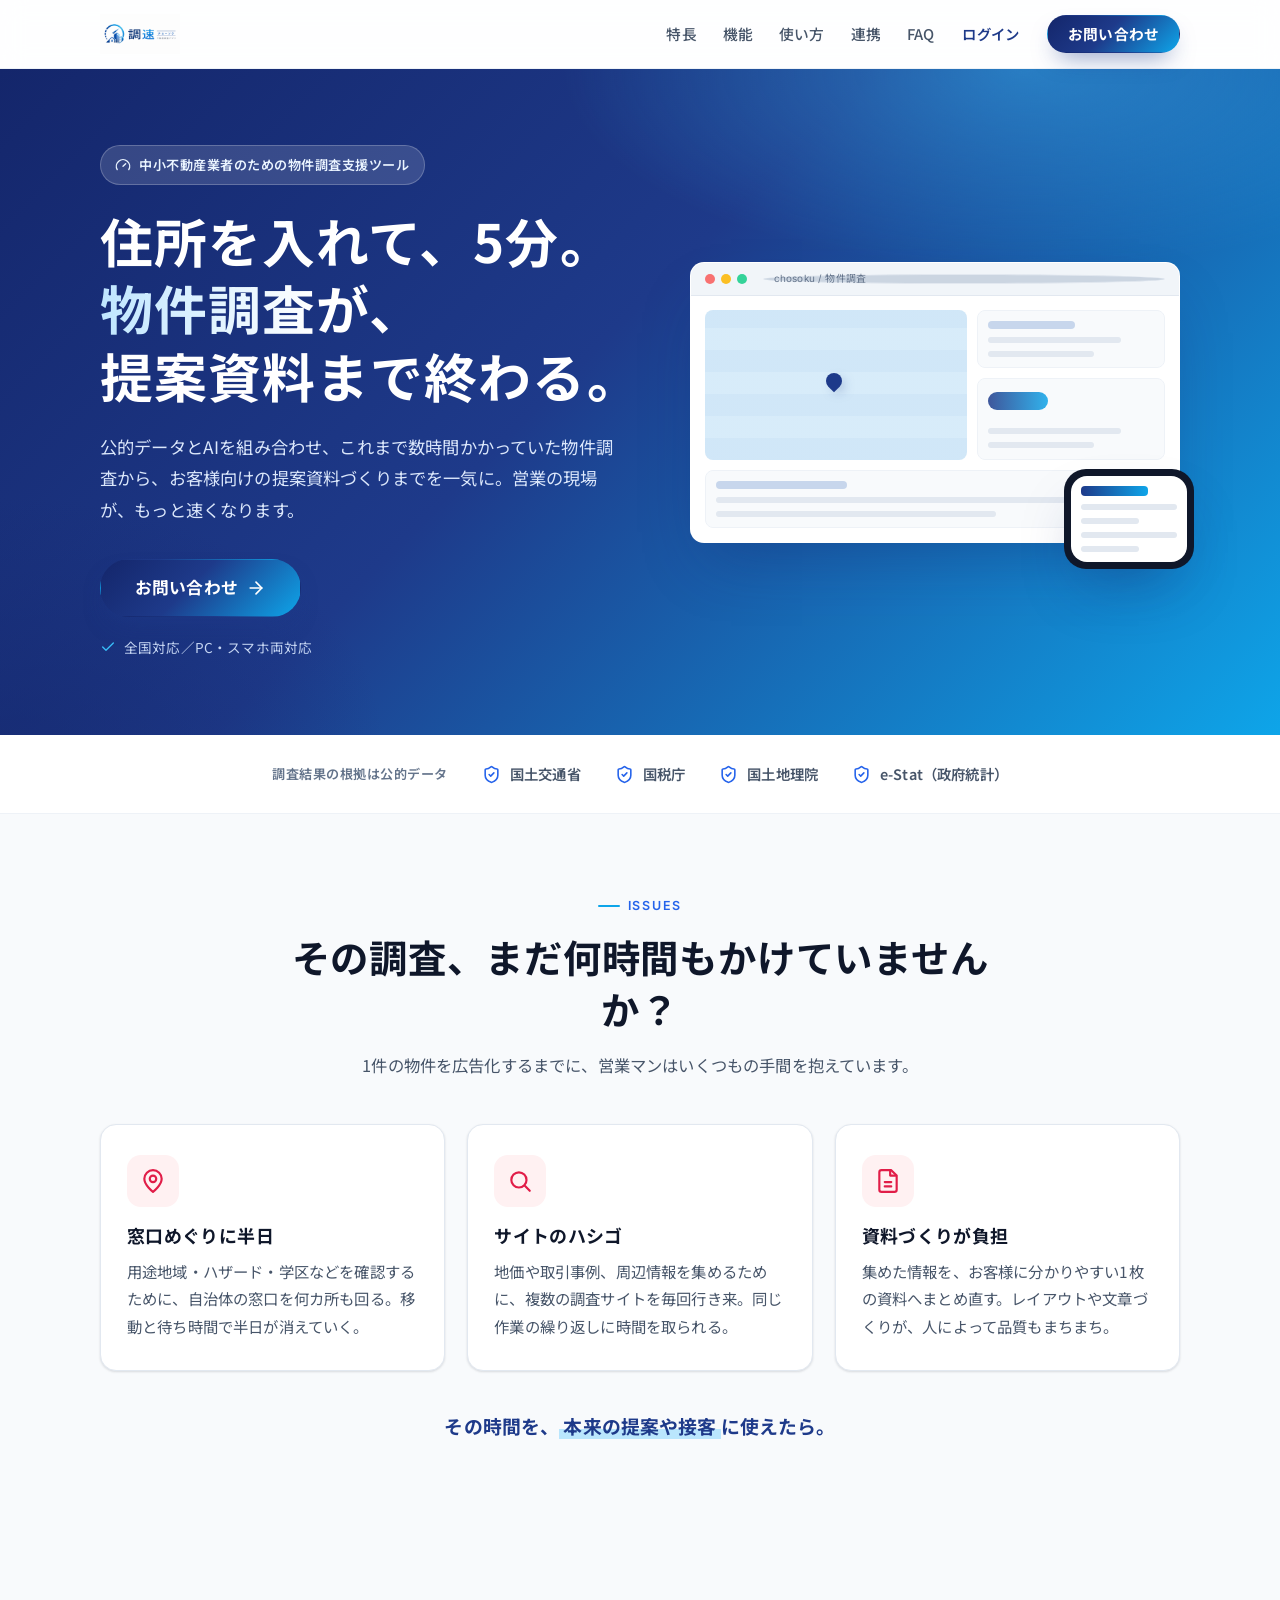
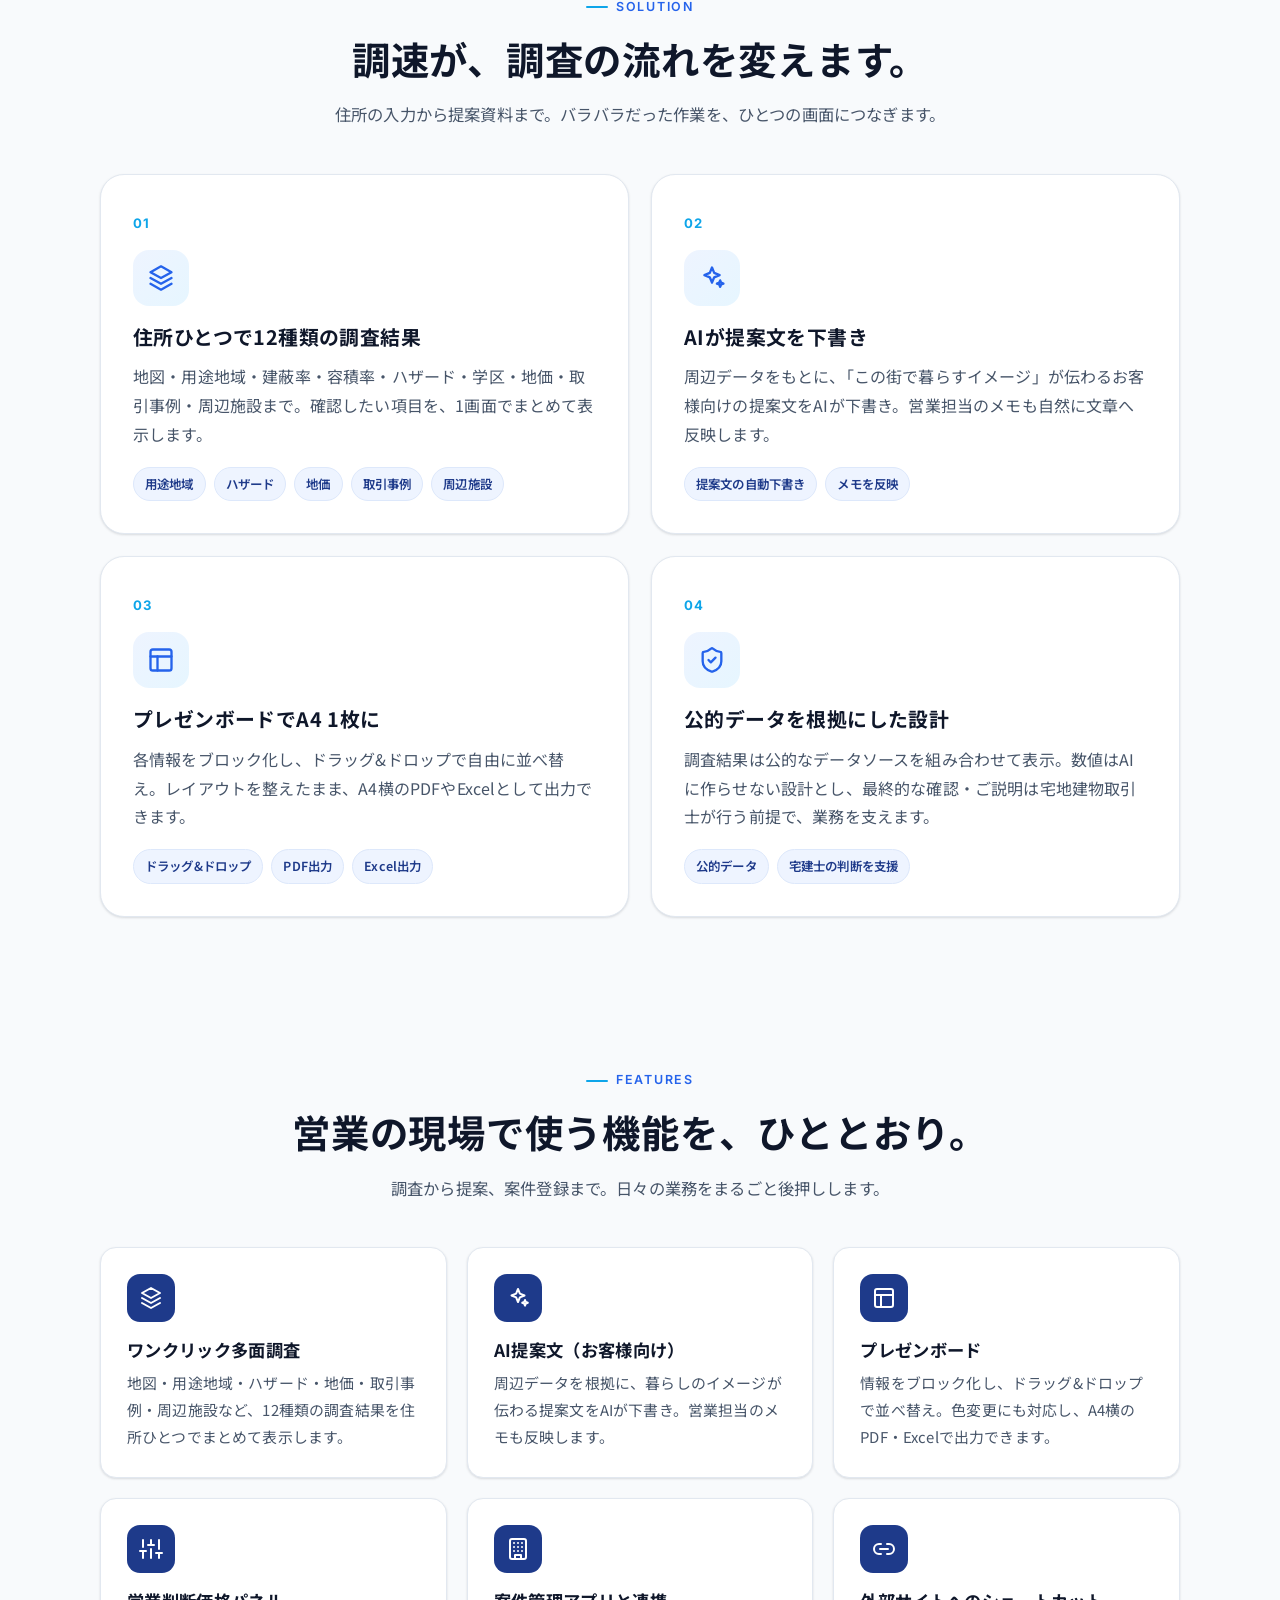
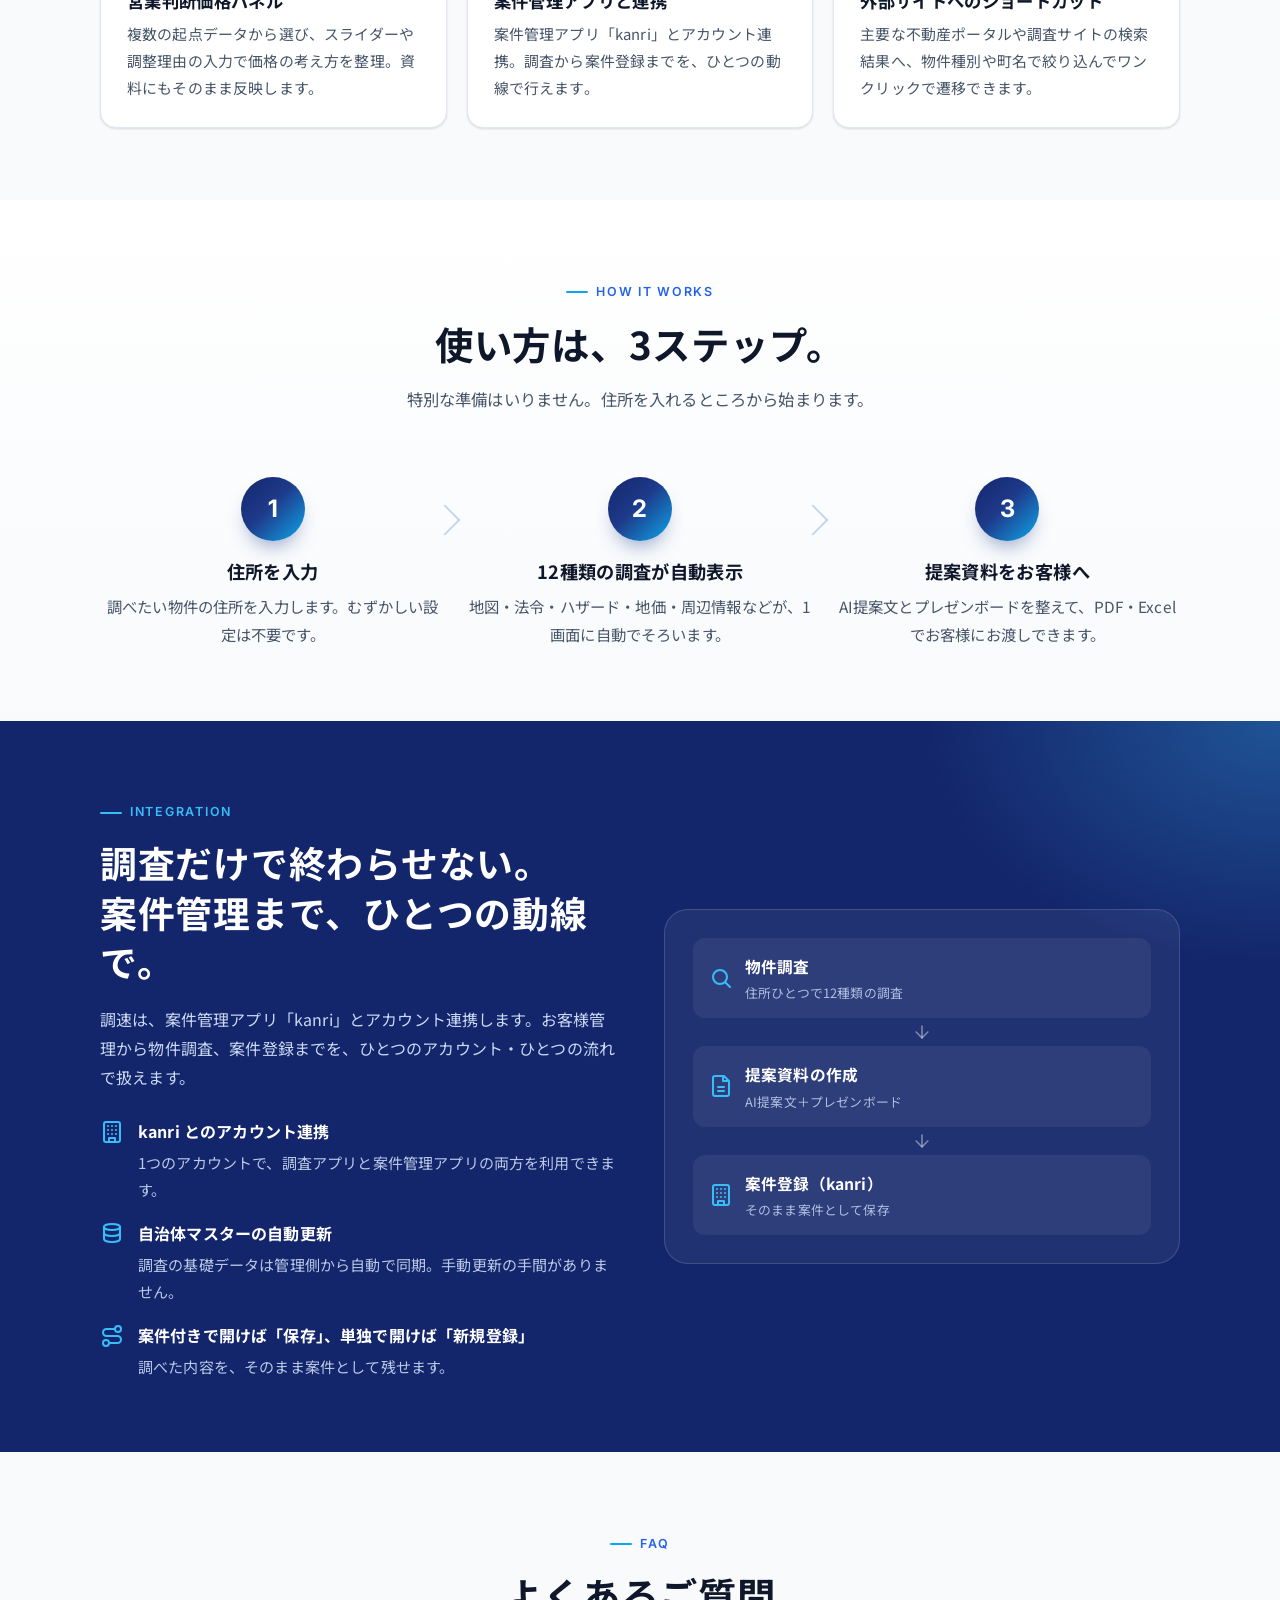
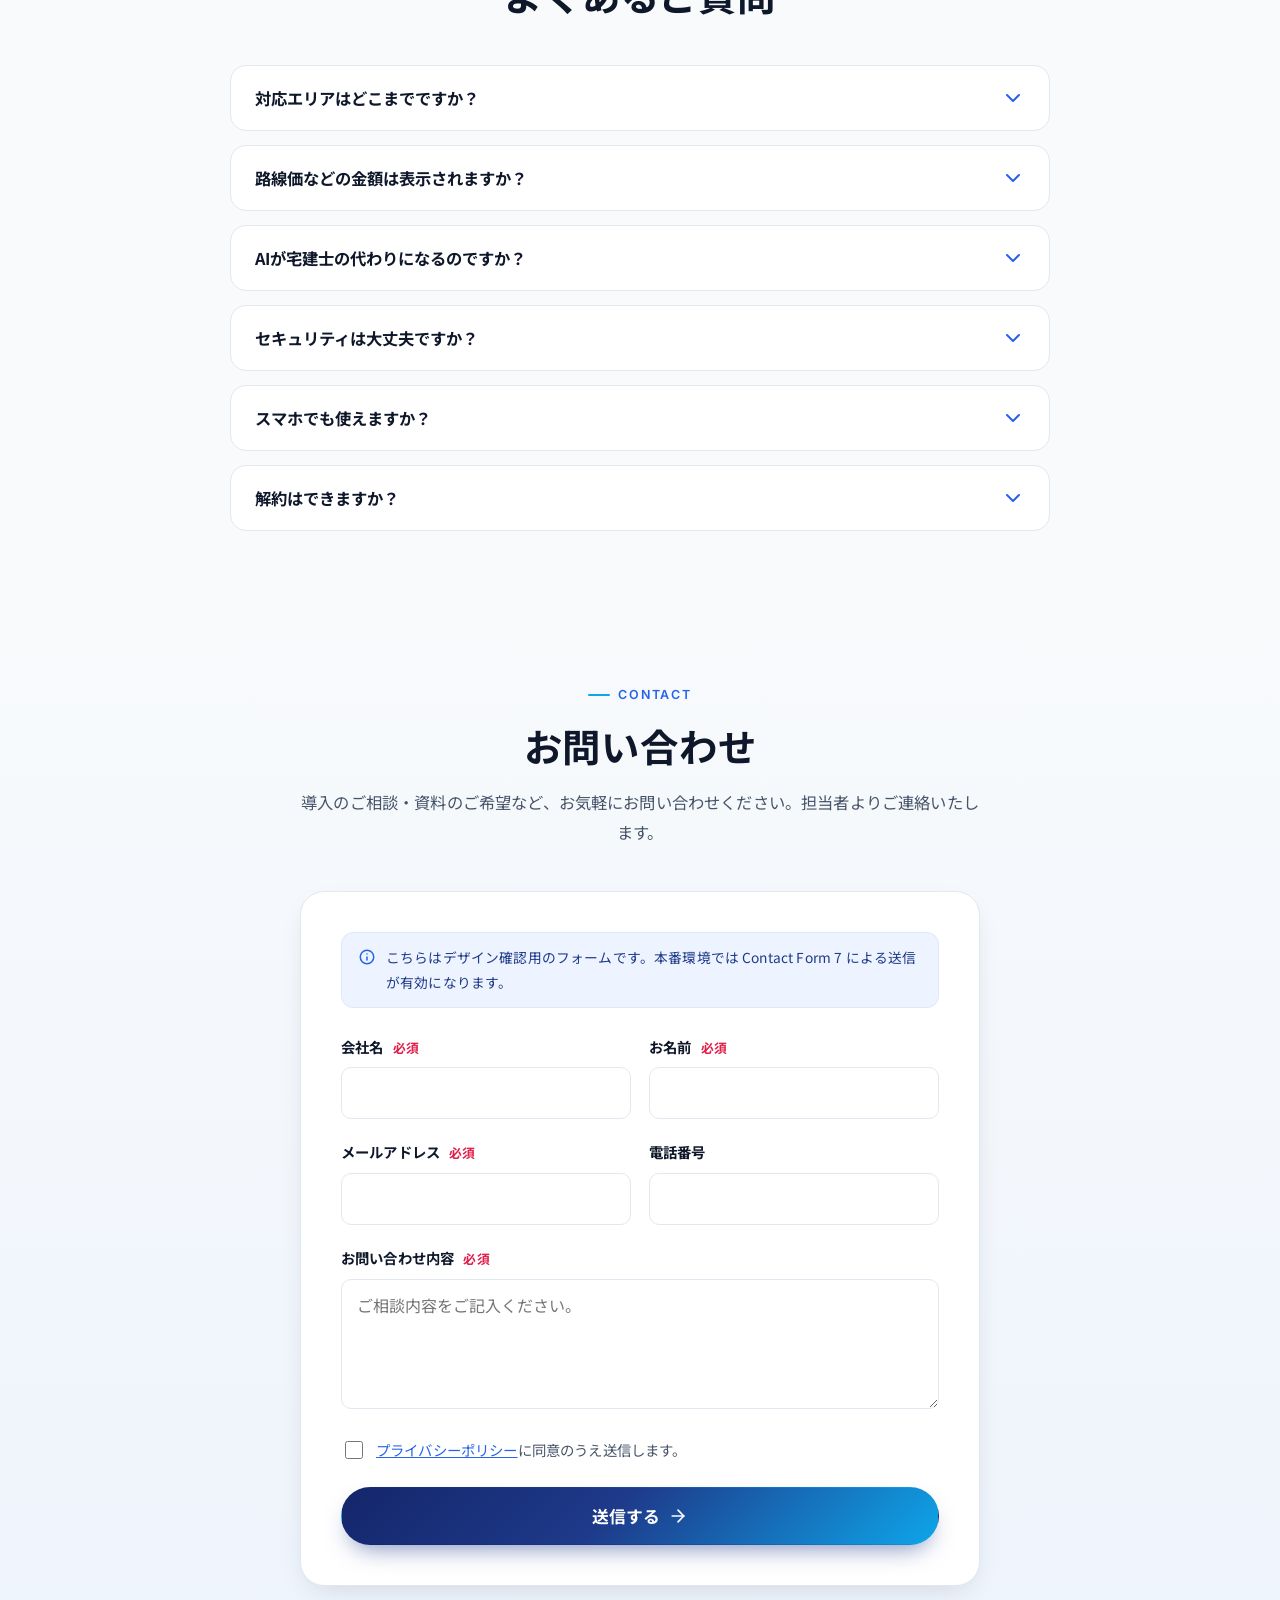
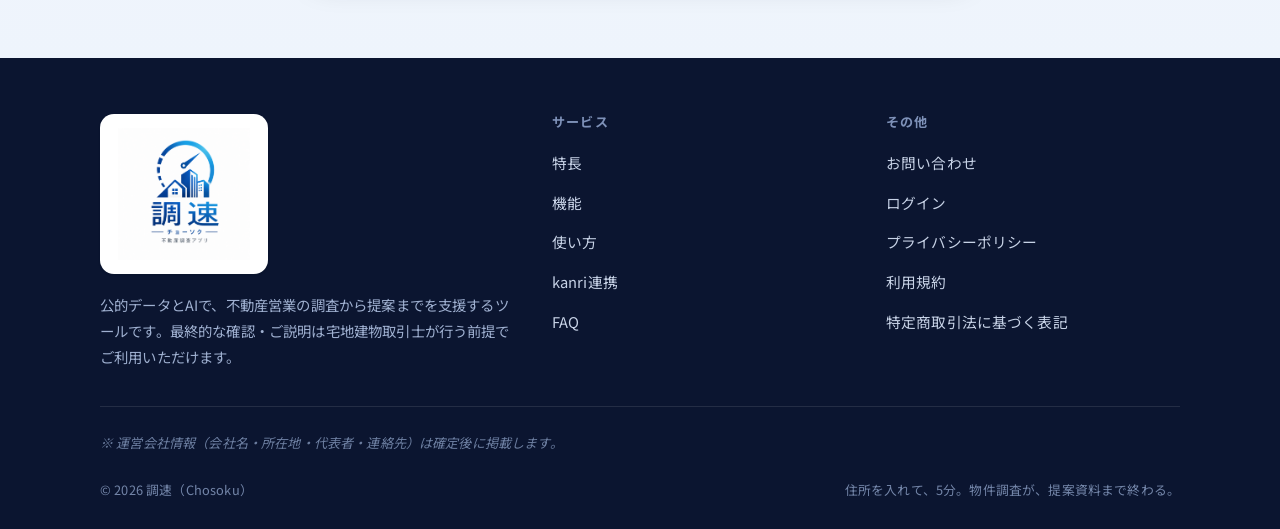
==== commit 75a39992: "ロゴを正式データに差し替え（ヘッダー横版・フッター縦版） - ヘッダー: cho-sokulogo_yoko.png（横版・height 40px） - フッター: cho-sokulogo_tate" ====
--- a/index.html
+++ b/index.html
@@ -10,7 +10,7 @@
   <meta property="og:type" content="website" />
   <meta property="og:title" content="調速（チョーソク）｜物件調査が、提案資料まで終わる。" />
   <meta property="og:description" content="住所ひとつで12種類の調査結果。AIが提案文を下書きし、A4のプレゼンボードまで自動で。中小不動産業者のための物件調査支援ツール。" />
-  <meta property="og:image" content="assets/img/ogp.png" />
+  <meta property="og:image" content="assets/img/cho-sokulogo_yoko.png" />
   <meta name="twitter:card" content="summary_large_image" />
 
   <link rel="icon" type="image/svg+xml" href="assets/img/favicon.svg" />
@@ -71,12 +71,8 @@
   <!-- ============ Header ============ -->
   <header class="site-header">
     <div class="container site-header__inner">
-      <a href="#top" class="logo" aria-label="調速 ホーム">
-        <img src="assets/img/logo-mark.svg" alt="調速 ロゴ" />
-        <span class="logo__text">
-          <span class="logo__name">調速</span>
-          <span class="logo__sub">不動産調査アプリ</span>
-        </span>
+      <a href="#top" class="logo" aria-label="調速（チョーソク）不動産調査アプリ ホーム">
+        <img src="assets/img/cho-sokulogo_yoko.png" alt="調速（チョーソク）不動産調査アプリ" width="160" height="80" />
       </a>
 
       <nav class="nav" aria-label="メインナビゲーション">
@@ -431,12 +427,8 @@
     <div class="container">
       <div class="footer-grid">
         <div class="footer-brand">
-          <span class="logo">
-            <img src="assets/img/logo-mark-white.svg" alt="調速 ロゴ" style="width:38px;height:38px" />
-            <span class="logo__text">
-              <span class="logo__name">調速</span>
-              <span class="logo__sub">不動産調査アプリ</span>
-            </span>
+          <span class="footer-logo">
+            <img src="assets/img/cho-sokulogo_tate.png" alt="調速（チョーソク）不動産調査アプリ" width="132" height="132" />
           </span>
           <p>公的データとAIで、不動産営業の調査から提案までを支援するツールです。最終的な確認・ご説明は宅地建物取引士が行う前提でご利用いただけます。</p>
         </div>
--- a/assets/css/style.css
+++ b/assets/css/style.css
@@ -107,7 +107,7 @@
 }
 .site-header__inner { display: flex; align-items: center; justify-content: space-between; height: 68px; }
 .logo { display: inline-flex; align-items: center; gap: 10px; }
-.logo img { width: 38px; height: 38px; }
+.logo img { height: 40px; width: auto; display: block; }
 .logo__text { display: flex; flex-direction: column; line-height: 1; }
 .logo__name { font-weight: 700; font-size: 1.28rem; letter-spacing: .06em; color: var(--navy); }
 .logo__sub { font-size: .62rem; letter-spacing: .18em; color: var(--text-soft); margin-top: 3px; }
@@ -338,9 +338,9 @@
    ===================================================================== */
 .site-footer { background: #0b1530; color: #c7d2e6; padding-block: 56px 28px; }
 .footer-grid { display: grid; grid-template-columns: 1.4fr 1fr 1fr; gap: 40px; }
-.footer-brand .logo__name { color: #fff; }
-.footer-brand .logo__sub { color: #8ea0c4; }
-.footer-brand p { margin-top: 16px; color: #9fb0d0; font-size: .9rem; max-width: 30em; }
+.footer-logo { display: inline-flex; background: #fff; border-radius: 14px; padding: 14px 18px; box-shadow: var(--shadow-sm); }
+.footer-logo img { width: 132px; height: auto; display: block; }
+.footer-brand p { margin-top: 18px; color: #9fb0d0; font-size: .9rem; max-width: 30em; }
 .footer-col h4 { font-size: .82rem; letter-spacing: .1em; text-transform: uppercase; color: #7e91b8; margin-bottom: 16px; font-family: var(--font-en); }
 .footer-col ul { display: grid; gap: 11px; }
 .footer-col a { color: #c7d2e6; font-size: .92rem; transition: color .2s; }
